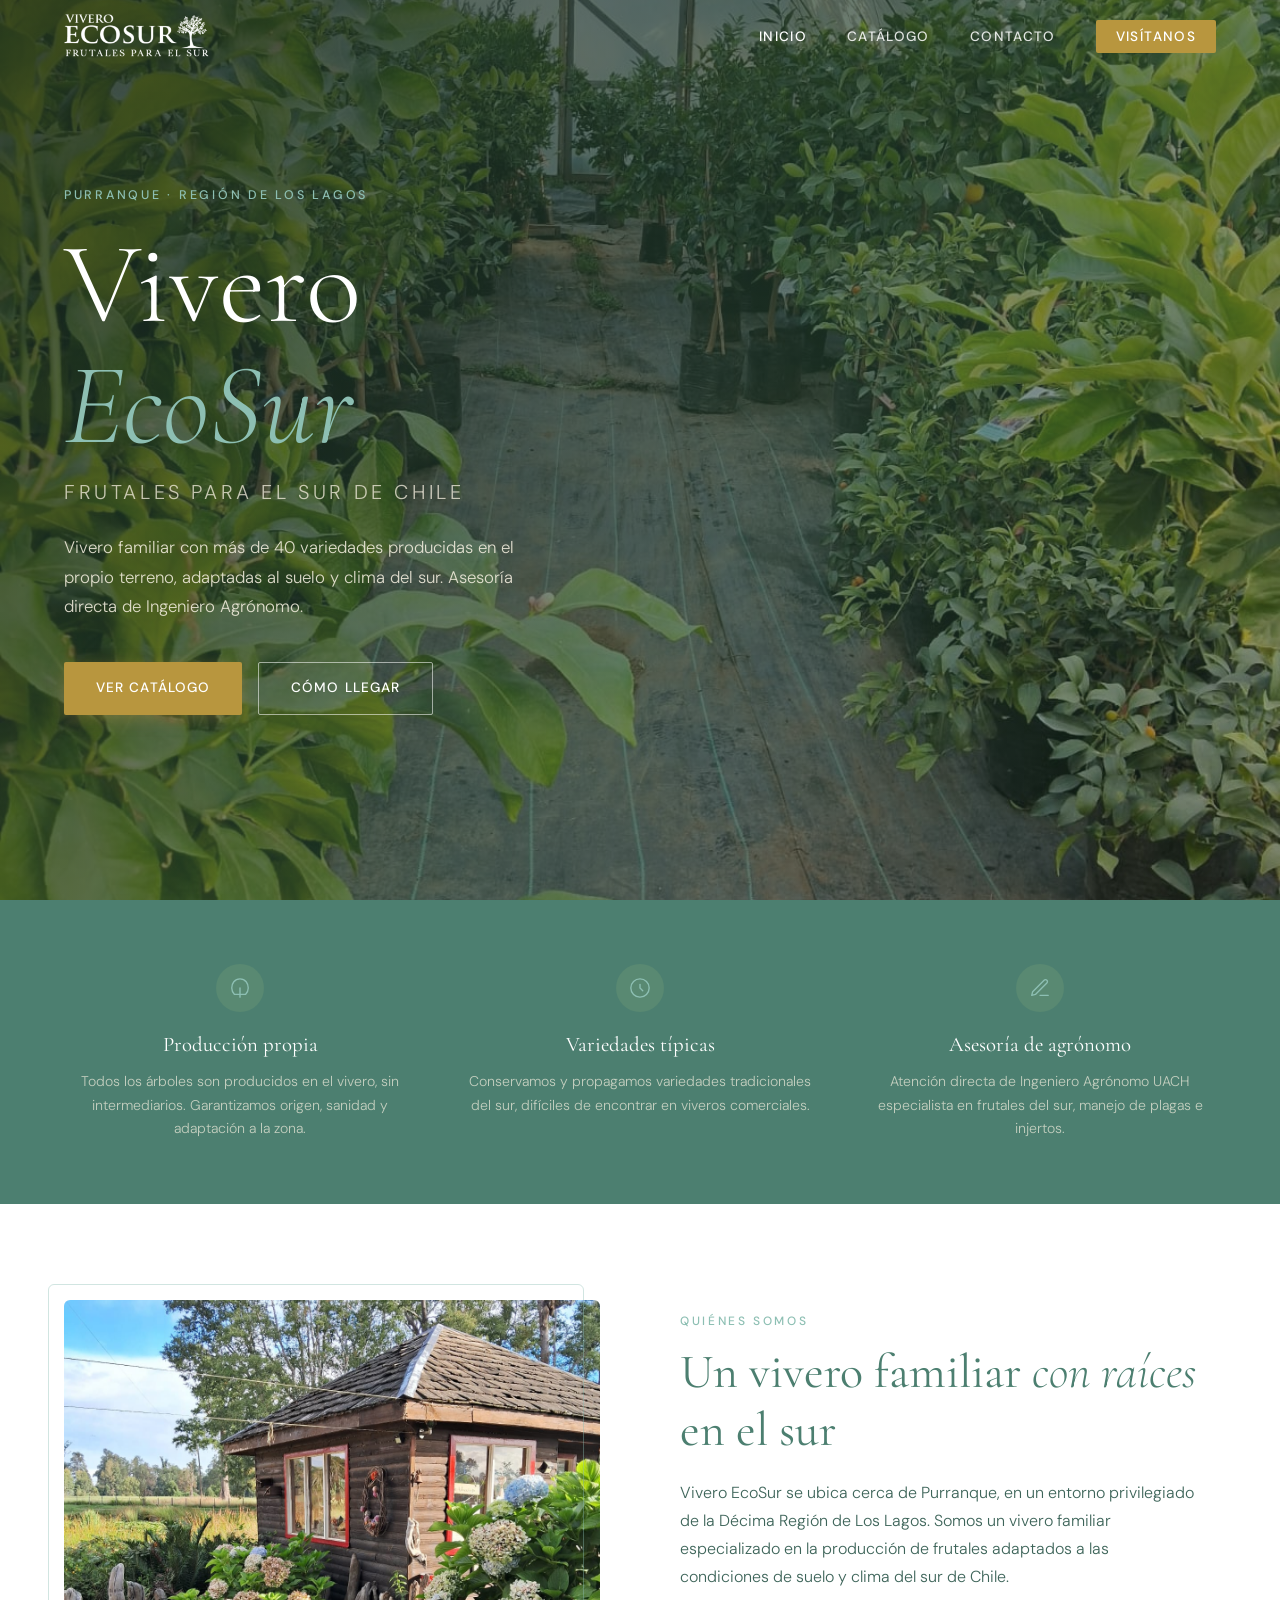
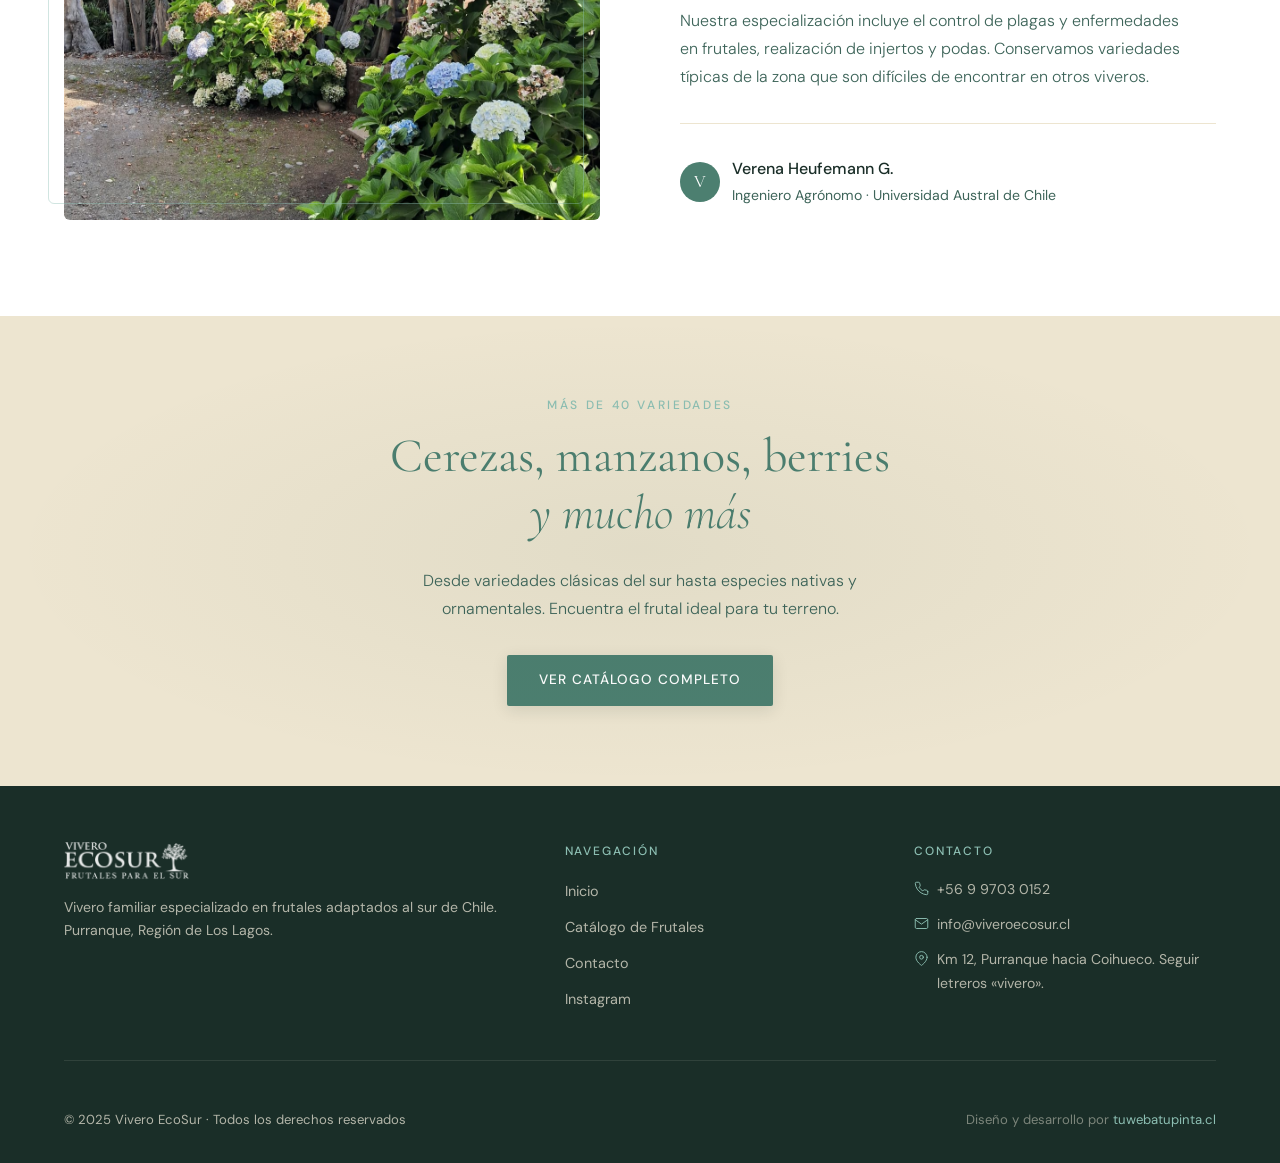
==== index.html @ aca79b3f "Versión Cliente fix 1" ====
<!DOCTYPE html>
<html lang="es">
<head>
  <meta charset="UTF-8">
  <meta name="viewport" content="width=device-width, initial-scale=1.0">
  <title>Vivero EcoSur — Frutales para el Sur de Chile</title>
  <meta name="description" content="Vivero familiar especializado en frutales adaptados al sur de Chile. Ubicado en Purranque, Décima Región. Variedades típicas de la zona con asesoría profesional.">
  <meta name="theme-color" content="#2A4A36">
  <link rel="canonical" href="https://viveroecosur.cl/">
  <!-- Open Graph -->
  <meta property="og:title" content="Vivero EcoSur — Frutales para el Sur">
  <meta property="og:description" content="Vivero familiar con más de 40 variedades de frutales adaptadas al clima del sur de Chile. Purranque, Región de Los Lagos.">
  <meta property="og:image" content="https://viveroecosur.cl/wp-content/uploads/2020/11/banner.jpg">
  <meta property="og:url" content="https://viveroecosur.cl/">
  <meta property="og:type" content="website">
  <link rel="stylesheet" href="assets/css/style.css">
  <link rel="preconnect" href="https://fonts.googleapis.com">
  <link rel="preconnect" href="https://fonts.gstatic.com" crossorigin>
</head>
<body>

<!-- ─── Nav ─────────────────────────────────────────── -->
<nav class="nav" role="navigation" aria-label="Navegación principal">
  <a class="nav-logo" href="index.html" aria-label="Vivero EcoSur — Inicio">
    <img src="assets/img/logo.png" alt="Vivero EcoSur">
  </a>
  <ul class="nav-links" role="list">
    <li><a href="index.html" class="active">Inicio</a></li>
    <li><a href="frutales.html">Catálogo</a></li>
    <li><a href="contacto.html">Contacto</a></li>
    <li><a href="contacto.html" class="cta-nav">Visítanos</a></li>
  </ul>
  <button class="nav-toggle" aria-label="Menú" aria-expanded="false">
    <span></span><span></span><span></span>
  </button>
</nav>

<!-- ─── Hero ─────────────────────────────────────────── -->
<section class="hero" aria-label="Bienvenida">
  <div class="hero-bg"></div>
  <div class="hero-overlay"></div>
  <div class="hero-content">
    <p class="hero-eyebrow">Purranque · Región de Los Lagos</p>
    <h1>Vivero <em>EcoSur</em></h1>
    <p class="hero-tagline">Frutales para el Sur de Chile</p>
    <p class="hero-desc">
      Vivero familiar con más de 40 variedades producidas en el propio terreno, 
      adaptadas al suelo y clima del sur. Asesoría directa de Ingeniero Agrónomo.
    </p>
    <div class="hero-ctas">
      <a href="frutales.html" class="btn btn-primary">Ver catálogo</a>
      <a href="contacto.html" class="btn btn-outline">Cómo llegar</a>
    </div>
  </div>
</section>

<!-- ─── Features ─────────────────────────────────────── -->
<div class="features" role="list" aria-label="Características principales">
  <div class="feature fade-up" role="listitem">
    <div class="feature-icon">
      <svg viewBox="0 0 24 24" stroke-width="1.5" stroke-linecap="round" stroke-linejoin="round">
        <path d="M12 2C6 2 3 7 3 12c0 3 1.5 5.5 3 7h12c1.5-1.5 3-4 3-7 0-5-3-10-9-10z"/>
        <line x1="12" y1="22" x2="12" y2="12"/>
      </svg>
    </div>
    <h3>Producción propia</h3>
    <p>Todos los árboles son producidos en el vivero, sin intermediarios. Garantizamos origen, sanidad y adaptación a la zona.</p>
  </div>
  <div class="feature fade-up" role="listitem" style="transition-delay:0.15s">
    <div class="feature-icon">
      <svg viewBox="0 0 24 24" stroke-width="1.5" stroke-linecap="round" stroke-linejoin="round">
        <circle cx="12" cy="12" r="10"/>
        <path d="M12 8v4l3 3"/>
      </svg>
    </div>
    <h3>Variedades típicas</h3>
    <p>Conservamos y propagamos variedades tradicionales del sur, difíciles de encontrar en viveros comerciales.</p>
  </div>
  <div class="feature fade-up" role="listitem" style="transition-delay:0.3s">
    <div class="feature-icon">
      <svg viewBox="0 0 24 24" stroke-width="1.5" stroke-linecap="round" stroke-linejoin="round">
        <path d="M12 20h9"/>
        <path d="M16.5 3.5a2.121 2.121 0 013 3L7 19l-4 1 1-4L16.5 3.5z"/>
      </svg>
    </div>
    <h3>Asesoría de agrónomo</h3>
    <p>Atención directa de Ingeniero Agrónomo UACH especialista en frutales del sur, manejo de plagas e injertos.</p>
  </div>
</div>

<!-- ─── About ─────────────────────────────────────────── -->
<section class="section about" aria-label="Sobre el vivero">
  <div class="about-img fade-up">
    <img
      src="assets/img/about-casita.jpg"
      alt="Entrada del Vivero EcoSur, Purranque"
      loading="lazy"
    >
  </div>
  <div class="about-text">
    <p class="section-label fade-up">Quiénes somos</p>
    <h2 class="section-title fade-up">Un vivero familiar <em>con raíces</em> en el sur</h2>
    <p class="section-desc fade-up">
      Vivero EcoSur se ubica cerca de Purranque, en un entorno privilegiado de la Décima Región de Los Lagos. 
      Somos un vivero familiar especializado en la producción de frutales adaptados a las condiciones 
      de suelo y clima del sur de Chile.
    </p>
    <p class="section-desc fade-up" style="margin-top:1rem; transition-delay: 0.1s">
      Nuestra especialización incluye el control de plagas y enfermedades en frutales, 
      realización de injertos y podas. Conservamos variedades típicas de la zona que son 
      difíciles de encontrar en otros viveros.
    </p>
    <div class="about-verena fade-up" style="transition-delay: 0.2s">
      <div class="about-verena-dot">V</div>
      <div>
        <strong>Verena Heufemann G.</strong>
        <p>Ingeniero Agrónomo · Universidad Austral de Chile</p>
      </div>
    </div>
  </div>
</section>

<!-- ─── CTA ───────────────────────────────────────────── -->
<section class="cta-banner" aria-label="Ver catálogo de productos">
  <p class="section-label fade-up">Más de 40 variedades</p>
  <h2 class="section-title fade-up">Cerezas, manzanos, berries<br><em>y mucho más</em></h2>
  <p class="section-desc fade-up">
    Desde variedades clásicas del sur hasta especies nativas y ornamentales. 
    Encuentra el frutal ideal para tu terreno.
  </p>
  <div class="fade-up" style="transition-delay:0.15s">
    <a href="frutales.html" class="btn btn-verde">Ver catálogo completo</a>
  </div>
</section>

<!-- ─── Footer ────────────────────────────────────────── -->
<footer role="contentinfo">
  <div class="footer-grid">
    <div>
      <div class="footer-logo">
        <img src="assets/img/logo.png" alt="Vivero EcoSur">
      </div>
      <p class="footer-tagline">
        Vivero familiar especializado en frutales adaptados al sur de Chile.<br>
        Purranque, Región de Los Lagos.
      </p>
    </div>
    <div class="footer-col">
      <h4>Navegación</h4>
      <ul>
        <li><a href="index.html">Inicio</a></li>
        <li><a href="frutales.html">Catálogo de Frutales</a></li>
        <li><a href="contacto.html">Contacto</a></li>
        <li><a href="https://www.instagram.com/viveroecosur/" target="_blank" rel="noopener">Instagram</a></li>
      </ul>
    </div>
    <div class="footer-col">
      <h4>Contacto</h4>
      <div class="footer-contact-item">
        <svg viewBox="0 0 24 24" stroke-width="1.5" stroke-linecap="round" stroke-linejoin="round"><path d="M22 16.92v3a2 2 0 01-2.18 2 19.79 19.79 0 01-8.63-3.07 19.5 19.5 0 01-6-6A19.79 19.79 0 012.12 4.18 2 2 0 014.11 2h3a2 2 0 012 1.72c.127.96.361 1.903.7 2.81a2 2 0 01-.45 2.11L8.09 9.91a16 16 0 006 6l1.27-1.27a2 2 0 012.11-.45c.907.339 1.85.573 2.81.7A2 2 0 0122 16.92z"/></svg>
        <a href="tel:+56999703 0152">+56 9 9703 0152</a>
      </div>
      <div class="footer-contact-item">
        <svg viewBox="0 0 24 24" stroke-width="1.5" stroke-linecap="round" stroke-linejoin="round"><path d="M4 4h16c1.1 0 2 .9 2 2v12c0 1.1-.9 2-2 2H4c-1.1 0-2-.9-2-2V6c0-1.1.9-2 2-2z"/><polyline points="22,6 12,13 2,6"/></svg>
        <a href="mailto:info@viveroecosur.cl">info@viveroecosur.cl</a>
      </div>
      <div class="footer-contact-item">
        <svg viewBox="0 0 24 24" stroke-width="1.5" stroke-linecap="round" stroke-linejoin="round"><path d="M21 10c0 7-9 13-9 13s-9-6-9-13a9 9 0 0118 0z"/><circle cx="12" cy="10" r="3"/></svg>
        <span>Km 12, Purranque hacia Coihueco. Seguir letreros «vivero».</span>
      </div>
    </div>
  </div>
  <div class="footer-bottom">
    <span>© 2025 Vivero EcoSur · Todos los derechos reservados</span>
    <span class="footer-brand">Diseño y desarrollo por <a href="https://tuwebatupinta.cl" target="_blank" rel="noopener">tuwebatupinta.cl</a></span>
  </div>
</footer>

<script src="assets/js/main.js"></script>
</body>
</html>
---- assets/css/style.css ----
@import url('https://fonts.googleapis.com/css2?family=Cormorant+Garamond:ital,wght@0,300;0,400;0,500;0,600;1,300;1,400&family=DM+Sans:wght@300;400;500&display=swap');

/* ─── Variables ─────────────────────────────────────── */
:root {
  --verde:        #4C7F70;
  --verde-medio:  #5D9485;
  --verde-claro:  #8DBFB3;
  --crema:        #F5EFE0;
  --crema-oscura: #EDE5D0;
  --dorado:       #B8963E;
  --texto:        #1A2E28;
  --texto-suave:  #3D6459;
  --blanco:       #FFFFFF;
  --sombra:       rgba(26, 43, 34, 0.12);

  --f-display: 'Cormorant Garamond', Georgia, serif;
  --f-body:    'DM Sans', sans-serif;

  --r: 6px;
  --transition: 0.3s ease;
}

/* ─── Reset & Base ───────────────────────────────────── */
*, *::before, *::after { box-sizing: border-box; margin: 0; padding: 0; }

html { scroll-behavior: smooth; font-size: 16px; }

body {
  font-family: var(--f-body);
  background: var(--crema);
  color: var(--texto);
  line-height: 1.65;
  overflow-x: hidden;
}

img { max-width: 100%; height: auto; display: block; }
a   { color: inherit; text-decoration: none; }
ul  { list-style: none; }

/* ─── Nav ────────────────────────────────────────────── */
.nav {
  position: fixed;
  top: 0; left: 0; right: 0;
  z-index: 100;
  display: flex;
  align-items: center;
  justify-content: space-between;
  padding: 0 5%;
  height: 72px;
  transition: background var(--transition), box-shadow var(--transition);
}

.nav.scrolled {
  background: var(--verde);
  box-shadow: 0 2px 20px var(--sombra);
}

.nav-logo img {
  height: 44px;
  width: auto;
  filter: brightness(0) invert(1);
}

.nav-links {
  display: flex;
  gap: 2.5rem;
  align-items: center;
}

.nav-links a {
  font-family: var(--f-body);
  font-size: 0.85rem;
  font-weight: 500;
  letter-spacing: 0.1em;
  text-transform: uppercase;
  color: var(--blanco);
  opacity: 0.85;
  transition: opacity var(--transition);
}

.nav-links a:hover,
.nav-links a.active { opacity: 1; }

.nav-links a.cta-nav {
  background: var(--dorado);
  color: var(--blanco);
  padding: 0.5rem 1.25rem;
  border-radius: 2px;
  opacity: 1;
  transition: background var(--transition);
}
.nav-links a.cta-nav:hover { background: #c9a84c; }

/* hamburger */
.nav-toggle {
  display: none;
  flex-direction: column;
  gap: 5px;
  cursor: pointer;
  padding: 4px;
}
.nav-toggle span {
  display: block;
  width: 24px; height: 2px;
  background: var(--blanco);
  border-radius: 2px;
  transition: var(--transition);
}

/* ─── Hero ───────────────────────────────────────────── */
.hero {
  position: relative;
  height: 100svh;
  min-height: 600px;
  display: flex;
  align-items: center;
  overflow: hidden;
}

.hero-bg {
  position: absolute;
  inset: 0;
  background-image: url('../img/hero-invernadero.jpg');
  background-size: cover;
  background-position: center;
  transform: scale(1.05);
  transition: transform 8s ease;
}
.hero.loaded .hero-bg { transform: scale(1); }

.hero-overlay {
  position: absolute;
  inset: 0;
  background: linear-gradient(
    135deg,
    rgba(26, 43, 34, 0.82) 0%,
    rgba(42, 74, 54, 0.60) 60%,
    rgba(26, 43, 34, 0.40) 100%
  );
}

.hero-content {
  position: relative;
  z-index: 2;
  max-width: 720px;
  padding: 0 5%;
  opacity: 0;
  transform: translateY(28px);
  transition: opacity 0.9s ease 0.3s, transform 0.9s ease 0.3s;
}
.hero.loaded .hero-content { opacity: 1; transform: none; }

.hero-eyebrow {
  font-family: var(--f-body);
  font-size: 0.78rem;
  font-weight: 500;
  letter-spacing: 0.22em;
  text-transform: uppercase;
  color: var(--verde-claro);
  margin-bottom: 1.2rem;
}

.hero h1 {
  font-family: var(--f-display);
  font-size: clamp(4rem, 9vw, 7.5rem);
  font-weight: 300;
  line-height: 1.05;
  color: var(--blanco);
  margin-bottom: 0.6rem;
}
.hero h1 em {
  font-style: italic;
  font-weight: 300;
  color: var(--verde-claro);
}

.hero-tagline {
  font-family: var(--f-body);
  font-size: clamp(0.95rem, 2vw, 1.25rem);
  font-weight: 300;
  letter-spacing: 0.18em;
  text-transform: uppercase;
  color: rgba(245, 239, 224, 0.75);
  margin-bottom: 1.5rem;
}

.hero-desc {
  font-size: 1.05rem;
  font-weight: 300;
  color: rgba(245, 239, 224, 0.88);
  max-width: 480px;
  margin-bottom: 2.5rem;
  line-height: 1.75;
}

.hero-ctas { display: flex; gap: 1rem; flex-wrap: wrap; }

/* ─── Buttons ─────────────────────────────────────────── */
.btn {
  display: inline-flex;
  align-items: center;
  gap: 0.5rem;
  padding: 0.9rem 2rem;
  border-radius: 2px;
  font-family: var(--f-body);
  font-size: 0.85rem;
  font-weight: 500;
  letter-spacing: 0.08em;
  text-transform: uppercase;
  cursor: pointer;
  border: none;
  transition: background var(--transition), color var(--transition), transform var(--transition), box-shadow var(--transition);
}
.btn:hover { transform: translateY(-2px); }

.btn-primary {
  background: var(--dorado);
  color: var(--blanco);
  box-shadow: 0 4px 16px rgba(184,150,62,0.35);
}
.btn-primary:hover {
  background: #c9a84c;
  box-shadow: 0 6px 24px rgba(184,150,62,0.45);
}

.btn-outline {
  background: transparent;
  color: var(--blanco);
  border: 1.5px solid rgba(255,255,255,0.55);
}
.btn-outline:hover {
  background: rgba(255,255,255,0.1);
  border-color: var(--blanco);
}

.btn-verde {
  background: var(--verde);
  color: var(--blanco);
  box-shadow: 0 4px 16px var(--sombra);
}
.btn-verde:hover {
  background: var(--verde-medio);
  box-shadow: 0 6px 24px var(--sombra);
}

/* ─── Sections ────────────────────────────────────────── */
.section { padding: 6rem 5%; }
.section-sm { padding: 4rem 5%; }

.section-label {
  font-family: var(--f-body);
  font-size: 0.75rem;
  font-weight: 500;
  letter-spacing: 0.22em;
  text-transform: uppercase;
  color: var(--verde-claro);
  margin-bottom: 0.75rem;
}

.section-title {
  font-family: var(--f-display);
  font-size: clamp(2rem, 4vw, 3rem);
  font-weight: 400;
  line-height: 1.2;
  color: var(--verde);
  margin-bottom: 1.25rem;
}
.section-title em {
  font-style: italic;
  font-weight: 300;
}

.section-desc {
  font-size: 1rem;
  font-weight: 300;
  color: var(--texto-suave);
  max-width: 520px;
  line-height: 1.75;
}

/* ─── About (index) ───────────────────────────────────── */
.about {
  background: var(--blanco);
  display: grid;
  grid-template-columns: 1fr 1fr;
  gap: 5rem;
  align-items: center;
}

.about-img {
  position: relative;
}
.about-img img {
  width: 100%;
  height: 520px;
  object-fit: cover;
  border-radius: var(--r);
}
.about-img::before {
  content: '';
  position: absolute;
  top: -16px; left: -16px;
  right: 16px; bottom: 16px;
  border: 1.5px solid var(--verde-claro);
  border-radius: var(--r);
  opacity: 0.4;
}

.about-verena {
  display: flex;
  align-items: center;
  gap: 0.75rem;
  margin-top: 2rem;
  padding-top: 2rem;
  border-top: 1px solid var(--crema-oscura);
}
.about-verena-dot {
  width: 40px; height: 40px;
  background: var(--verde);
  border-radius: 50%;
  flex-shrink: 0;
  display: flex;
  align-items: center;
  justify-content: center;
  color: var(--blanco);
  font-family: var(--f-display);
  font-size: 1.1rem;
}
.about-verena p { font-size: 0.88rem; color: var(--texto-suave); }
.about-verena strong { display: block; color: var(--texto); font-weight: 500; margin-bottom: 0.1rem; }

/* ─── Features strip ──────────────────────────────────── */
.features {
  background: var(--verde);
  padding: 4rem 5%;
  display: grid;
  grid-template-columns: repeat(3, 1fr);
  gap: 3rem;
}
.feature { text-align: center; }
.feature-icon {
  width: 48px; height: 48px;
  margin: 0 auto 1rem;
  background: rgba(139,175,120,0.2);
  border-radius: 50%;
  display: flex;
  align-items: center;
  justify-content: center;
}
.feature-icon svg { width: 22px; height: 22px; stroke: var(--verde-claro); fill: none; }
.feature h3 {
  font-family: var(--f-display);
  font-size: 1.3rem;
  font-weight: 400;
  color: var(--blanco);
  margin-bottom: 0.5rem;
}
.feature p { font-size: 0.88rem; font-weight: 300; color: rgba(245,239,224,0.7); line-height: 1.65; }

/* ─── CTA Banner ──────────────────────────────────────── */
.cta-banner {
  background: var(--crema-oscura);
  text-align: center;
  padding: 5rem 5%;
  position: relative;
  overflow: hidden;
}
.cta-banner::before {
  content: '';
  position: absolute;
  inset: 0;
  background: radial-gradient(ellipse at center, rgba(42,74,54,0.06) 0%, transparent 70%);
}
.cta-banner .section-title { max-width: 540px; margin: 0.75rem auto 1.5rem; }
.cta-banner .section-desc  { margin: 0 auto 2rem; }

/* ─── Footer ──────────────────────────────────────────── */
footer {
  background: var(--texto);
  color: rgba(245,239,224,0.7);
  padding: 3.5rem 5% 2rem;
}
.footer-grid {
  display: grid;
  grid-template-columns: 1.5fr 1fr 1fr;
  gap: 3rem;
  margin-bottom: 3rem;
  padding-bottom: 3rem;
  border-bottom: 1px solid rgba(245,239,224,0.1);
}
.footer-logo img {
  height: 38px;
  filter: brightness(0) invert(1);
  opacity: 0.9;
  margin-bottom: 1rem;
}
.footer-tagline { font-size: 0.88rem; line-height: 1.65; }
.footer-col h4 {
  font-family: var(--f-body);
  font-size: 0.75rem;
  font-weight: 500;
  letter-spacing: 0.15em;
  text-transform: uppercase;
  color: var(--verde-claro);
  margin-bottom: 1rem;
}
.footer-col ul { display: flex; flex-direction: column; gap: 0.6rem; }
.footer-col ul a { font-size: 0.9rem; transition: color var(--transition); }
.footer-col ul a:hover { color: var(--blanco); }
.footer-contact-item { display: flex; align-items: flex-start; gap: 0.5rem; font-size: 0.88rem; margin-bottom: 0.75rem; }
.footer-contact-item svg { width: 15px; height: 15px; stroke: var(--verde-claro); flex-shrink: 0; margin-top: 3px; fill: none; }
.footer-bottom {
  display: flex;
  justify-content: space-between;
  align-items: center;
  flex-wrap: wrap;
  gap: 1rem;
  font-size: 0.82rem;
}
.footer-brand { color: rgba(245,239,224,0.45); }
.footer-brand a { color: var(--verde-claro); }

/* ─── Page Header ─────────────────────────────────────── */
.page-header {
  background: var(--verde);
  padding: 9rem 5% 4rem;
  position: relative;
  overflow: hidden;
}
.page-header::after {
  content: '';
  position: absolute;
  right: -5%;
  bottom: -50%;
  width: 500px; height: 500px;
  border-radius: 50%;
  background: rgba(139,175,120,0.07);
}
.page-header .section-label { color: var(--verde-claro); }
.page-header .section-title { color: var(--blanco); margin-bottom: 0; }
.page-header .section-desc  { color: rgba(245,239,224,0.75); }

/* ─── Productos ───────────────────────────────────────── */
.productos-section { background: var(--crema); }

.category-tabs {
  display: flex;
  flex-wrap: wrap;
  gap: 0.5rem;
  margin-bottom: 3rem;
  padding-bottom: 1.5rem;
  border-bottom: 1px solid var(--crema-oscura);
}

.tab-btn {
  background: none;
  border: 1.5px solid var(--crema-oscura);
  border-radius: 2px;
  padding: 0.5rem 1.1rem;
  font-family: var(--f-body);
  font-size: 0.8rem;
  font-weight: 500;
  letter-spacing: 0.08em;
  text-transform: uppercase;
  color: var(--texto-suave);
  cursor: pointer;
  transition: all var(--transition);
}
.tab-btn:hover {
  border-color: var(--verde);
  color: var(--verde);
}
.tab-btn.active {
  background: var(--verde);
  border-color: var(--verde);
  color: var(--blanco);
}

.search-bar {
  position: relative;
  max-width: 380px;
  margin-bottom: 2.5rem;
}
.search-bar input {
  width: 100%;
  padding: 0.75rem 1rem 0.75rem 2.8rem;
  background: var(--blanco);
  border: 1.5px solid var(--crema-oscura);
  border-radius: 2px;
  font-family: var(--f-body);
  font-size: 0.9rem;
  color: var(--texto);
  outline: none;
  transition: border-color var(--transition);
}
.search-bar input:focus { border-color: var(--verde); }
.search-bar input::placeholder { color: var(--texto-suave); opacity: 0.6; }
.search-bar svg {
  position: absolute;
  left: 0.9rem;
  top: 50%;
  transform: translateY(-50%);
  width: 16px; height: 16px;
  stroke: var(--texto-suave);
  fill: none;
  pointer-events: none;
}

.products-grid {
  display: grid;
  grid-template-columns: repeat(auto-fill, minmax(240px, 1fr));
  gap: 1.5rem;
}

.product-card {
  background: var(--blanco);
  border-radius: var(--r);
  overflow: hidden;
  box-shadow: 0 2px 12px var(--sombra);
  transition: transform var(--transition), box-shadow var(--transition);
  cursor: default;
}
.product-card:hover {
  transform: translateY(-4px);
  box-shadow: 0 8px 28px rgba(26,43,34,0.16);
}

.product-card-img {
  position: relative;
  height: 200px;
  overflow: hidden;
  background: var(--crema-oscura);
}
.product-card-img img {
  width: 100%; height: 100%;
  object-fit: cover;
  transition: transform 0.5s ease;
}
.product-card:hover .product-card-img img { transform: scale(1.06); }

.product-card-cat {
  position: absolute;
  top: 10px; left: 10px;
  background: var(--verde);
  color: var(--blanco);
  font-size: 0.68rem;
  font-weight: 500;
  letter-spacing: 0.1em;
  text-transform: uppercase;
  padding: 3px 8px;
  border-radius: 2px;
}

.product-card-body {
  padding: 1.1rem 1.2rem 1.4rem;
}
.product-card-body h3 {
  font-family: var(--f-display);
  font-size: 1.2rem;
  font-weight: 500;
  color: var(--verde);
  margin-bottom: 0.5rem;
  line-height: 1.25;
  text-transform: capitalize;
}
.product-card-body p {
  font-size: 0.84rem;
  font-weight: 300;
  color: var(--texto-suave);
  line-height: 1.6;
}

.no-results {
  grid-column: 1 / -1;
  text-align: center;
  padding: 4rem 0;
  color: var(--texto-suave);
}
.no-results p { font-size: 1rem; }

/* ─── Contacto ────────────────────────────────────────── */
.contacto-grid {
  display: grid;
  grid-template-columns: 1fr 1.2fr;
  gap: 5rem;
  align-items: start;
}

.contacto-info .section-desc { margin-bottom: 2.5rem; }

.info-item {
  display: flex;
  gap: 1rem;
  margin-bottom: 1.5rem;
  align-items: flex-start;
}
.info-icon {
  width: 40px; height: 40px;
  background: var(--verde);
  border-radius: 50%;
  display: flex;
  align-items: center;
  justify-content: center;
  flex-shrink: 0;
}
.info-icon svg { width: 18px; height: 18px; stroke: var(--blanco); fill: none; }
.info-item h4 {
  font-family: var(--f-body);
  font-size: 0.75rem;
  font-weight: 500;
  letter-spacing: 0.12em;
  text-transform: uppercase;
  color: var(--texto-suave);
  margin-bottom: 0.2rem;
}
.info-item p, .info-item a {
  font-size: 0.95rem;
  color: var(--texto);
  line-height: 1.5;
}
.info-item a:hover { color: var(--verde); }

.whatsapp-btn {
  display: inline-flex;
  align-items: center;
  gap: 0.6rem;
  background: #25D366;
  color: var(--blanco);
  padding: 0.85rem 1.75rem;
  border-radius: 2px;
  font-size: 0.85rem;
  font-weight: 500;
  letter-spacing: 0.06em;
  text-transform: uppercase;
  margin-top: 1.5rem;
  transition: background var(--transition), transform var(--transition);
}
.whatsapp-btn:hover { background: #1ebe5b; transform: translateY(-2px); }
.whatsapp-btn svg { width: 18px; height: 18px; fill: var(--blanco); }

.contacto-horario {
  margin-top: 2.5rem;
  padding: 1.5rem;
  background: var(--crema-oscura);
  border-radius: var(--r);
  border-left: 3px solid var(--verde-claro);
}
.contacto-horario h4 {
  font-family: var(--f-display);
  font-size: 1.1rem;
  font-weight: 500;
  color: var(--verde);
  margin-bottom: 0.4rem;
}
.contacto-horario p { font-size: 0.88rem; color: var(--texto-suave); line-height: 1.65; }

/* Form */
.form-card {
  background: var(--blanco);
  border-radius: var(--r);
  padding: 2.5rem;
  box-shadow: 0 4px 24px var(--sombra);
}
.form-card h3 {
  font-family: var(--f-display);
  font-size: 1.6rem;
  font-weight: 400;
  color: var(--verde);
  margin-bottom: 0.5rem;
}
.form-card > p {
  font-size: 0.88rem;
  color: var(--texto-suave);
  margin-bottom: 1.75rem;
}

.form-group { margin-bottom: 1.25rem; }
.form-group label {
  display: block;
  font-size: 0.78rem;
  font-weight: 500;
  letter-spacing: 0.1em;
  text-transform: uppercase;
  color: var(--texto-suave);
  margin-bottom: 0.4rem;
}
.form-group input,
.form-group textarea,
.form-group select {
  width: 100%;
  padding: 0.75rem 1rem;
  background: var(--crema);
  border: 1.5px solid var(--crema-oscura);
  border-radius: var(--r);
  font-family: var(--f-body);
  font-size: 0.92rem;
  color: var(--texto);
  outline: none;
  transition: border-color var(--transition), background var(--transition);
  appearance: none;
}
.form-group input:focus,
.form-group textarea:focus,
.form-group select:focus {
  border-color: var(--verde);
  background: var(--blanco);
}
.form-group textarea { resize: vertical; min-height: 120px; }

.form-row { display: grid; grid-template-columns: 1fr 1fr; gap: 1rem; }

.form-success {
  display: none;
  text-align: center;
  padding: 2rem;
}
.form-success svg { width: 48px; height: 48px; stroke: var(--verde); fill: none; margin: 0 auto 1rem; }
.form-success h4 { font-family: var(--f-display); font-size: 1.4rem; color: var(--verde); margin-bottom: 0.5rem; }
.form-success p { font-size: 0.9rem; color: var(--texto-suave); }

/* ─── Mapa ────────────────────────────────────────────── */
.mapa-section {
  padding: 0;
  line-height: 0;
}
.mapa-section iframe {
  width: 100%;
  height: 380px;
  border: none;
  filter: saturate(0.7) contrast(1.05);
}

/* ─── Responsive ──────────────────────────────────────── */
@media (max-width: 1024px) {
  .about { grid-template-columns: 1fr; gap: 3rem; }
  .about-img { display: none; }
  .footer-grid { grid-template-columns: 1fr 1fr; }
  .contacto-grid { grid-template-columns: 1fr; gap: 3rem; }
}

@media (max-width: 768px) {
  .nav-links { display: none; }
  .nav-links.open {
    display: flex;
    flex-direction: column;
    position: fixed;
    top: 72px; left: 0; right: 0;
    background: var(--verde);
    padding: 2rem 5%;
    gap: 1.5rem;
    align-items: flex-start;
  }
  .nav-links a.cta-nav { margin-top: 0.5rem; }
  .nav-toggle { display: flex; }

  .features { grid-template-columns: 1fr; gap: 2rem; }
  .footer-grid { grid-template-columns: 1fr; }
  .form-row { grid-template-columns: 1fr; }

  .products-grid { grid-template-columns: repeat(auto-fill, minmax(180px, 1fr)); }
  .product-card-img { height: 160px; }
}

@media (max-width: 480px) {
  .hero h1 { font-size: 2.6rem; }
  .section { padding: 4rem 5%; }
  .page-header { padding: 8rem 5% 3rem; }
  .form-card { padding: 1.75rem; }
}

/* ─── Animations ──────────────────────────────────────── */
.fade-up {
  opacity: 0;
  transform: translateY(24px);
  transition: opacity 0.7s ease, transform 0.7s ease;
}
.fade-up.visible { opacity: 1; transform: none; }

.product-card {
  opacity: 0;
  transform: translateY(16px);
  transition: opacity 0.4s ease, transform 0.4s ease, box-shadow 0.3s ease;
}
.product-card.visible {
  opacity: 1;
  transform: none;
}
.product-card.hidden {
  display: none;
}
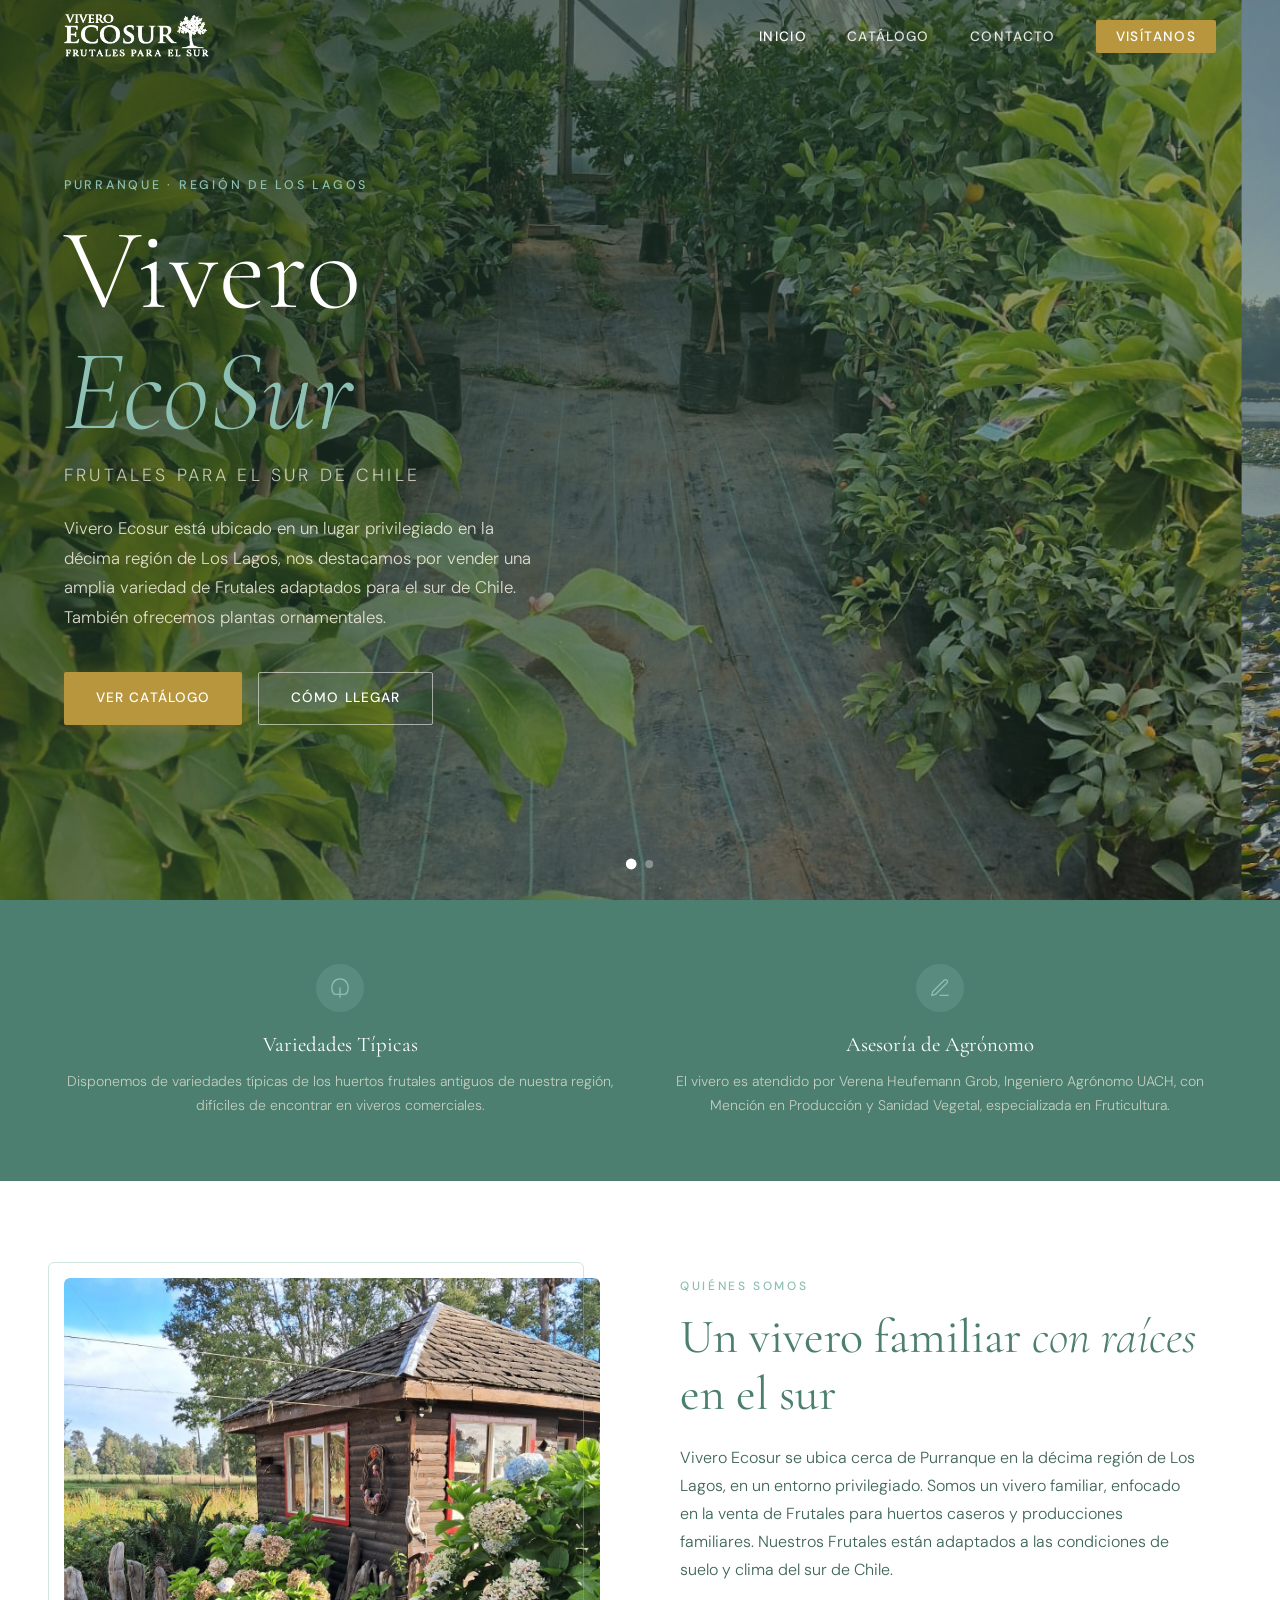
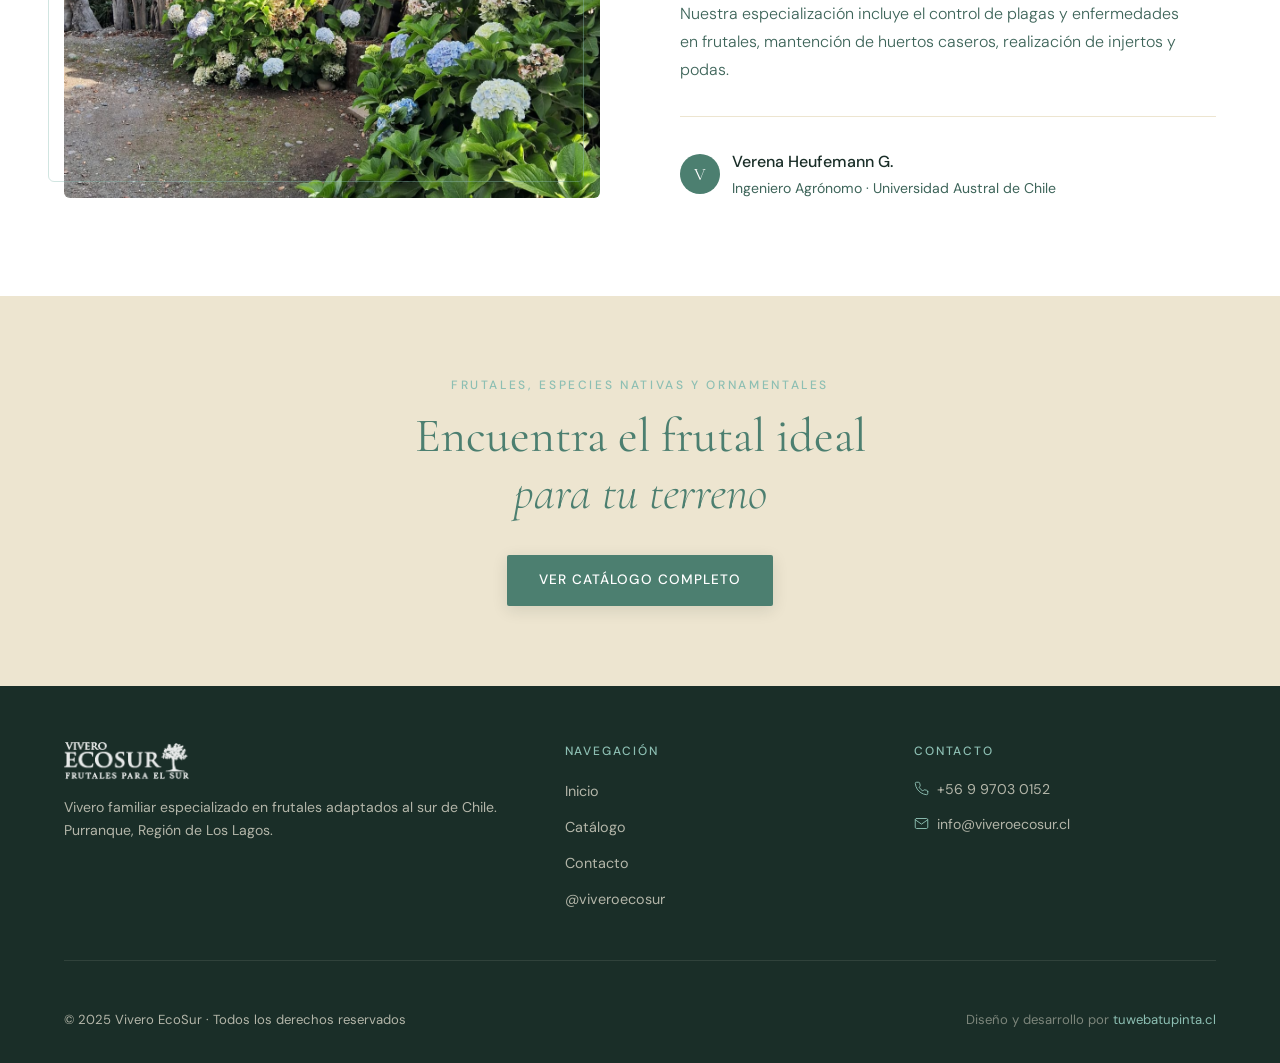
==== commit acf668c3: "Mejora 01" ====
--- a/index.html
+++ b/index.html
@@ -4,113 +4,81 @@
   <meta charset="UTF-8">
   <meta name="viewport" content="width=device-width, initial-scale=1.0">
   <title>Vivero EcoSur — Frutales para el Sur de Chile</title>
-  <meta name="description" content="Vivero familiar especializado en frutales adaptados al sur de Chile. Ubicado en Purranque, Décima Región. Variedades típicas de la zona con asesoría profesional.">
-  <meta name="theme-color" content="#2A4A36">
+  <meta name="description" content="Vivero familiar especializado en frutales adaptados al sur de Chile. Purranque, Décima Región de Los Lagos.">
+  <meta name="theme-color" content="#4C7F70">
   <link rel="canonical" href="https://viveroecosur.cl/">
-  <!-- Open Graph -->
-  <meta property="og:title" content="Vivero EcoSur — Frutales para el Sur">
-  <meta property="og:description" content="Vivero familiar con más de 40 variedades de frutales adaptadas al clima del sur de Chile. Purranque, Región de Los Lagos.">
-  <meta property="og:image" content="https://viveroecosur.cl/wp-content/uploads/2020/11/banner.jpg">
-  <meta property="og:url" content="https://viveroecosur.cl/">
-  <meta property="og:type" content="website">
   <link rel="stylesheet" href="assets/css/style.css">
   <link rel="preconnect" href="https://fonts.googleapis.com">
   <link rel="preconnect" href="https://fonts.gstatic.com" crossorigin>
 </head>
 <body>
 
-<!-- ─── Nav ─────────────────────────────────────────── -->
-<nav class="nav" role="navigation" aria-label="Navegación principal">
-  <a class="nav-logo" href="index.html" aria-label="Vivero EcoSur — Inicio">
-    <img src="assets/img/logo.png" alt="Vivero EcoSur">
-  </a>
-  <ul class="nav-links" role="list">
+<nav class="nav">
+  <a class="nav-logo" href="index.html"><img src="assets/img/logo.png" alt="Vivero EcoSur"></a>
+  <ul class="nav-links">
     <li><a href="index.html" class="active">Inicio</a></li>
     <li><a href="frutales.html">Catálogo</a></li>
     <li><a href="contacto.html">Contacto</a></li>
     <li><a href="contacto.html" class="cta-nav">Visítanos</a></li>
   </ul>
-  <button class="nav-toggle" aria-label="Menú" aria-expanded="false">
-    <span></span><span></span><span></span>
-  </button>
+  <button class="nav-toggle" aria-label="Menú"><span></span><span></span><span></span></button>
 </nav>
 
-<!-- ─── Hero ─────────────────────────────────────────── -->
-<section class="hero" aria-label="Bienvenida">
-  <div class="hero-bg"></div>
+<section class="hero">
+  <div class="hero-slider" id="heroSlider">
+    <div class="hero-slide" style="background-image:url('assets/img/hero-invernadero.jpg')"></div>
+    <div class="hero-slide" style="background-image:url('assets/img/hero-lago.jpg')"></div>
+    <div class="hero-slide" style="background-image:url('assets/img/about-lago-nenufares.jpg')"></div>
+  </div>
   <div class="hero-overlay"></div>
   <div class="hero-content">
     <p class="hero-eyebrow">Purranque · Región de Los Lagos</p>
     <h1>Vivero <em>EcoSur</em></h1>
     <p class="hero-tagline">Frutales para el Sur de Chile</p>
-    <p class="hero-desc">
-      Vivero familiar con más de 40 variedades producidas en el propio terreno, 
-      adaptadas al suelo y clima del sur. Asesoría directa de Ingeniero Agrónomo.
-    </p>
+    <p class="hero-desc">Vivero Ecosur está ubicado en un lugar privilegiado en la décima región de Los Lagos, nos destacamos por vender una amplia variedad de Frutales adaptados para el sur de Chile. También ofrecemos plantas ornamentales.</p>
     <div class="hero-ctas">
       <a href="frutales.html" class="btn btn-primary">Ver catálogo</a>
       <a href="contacto.html" class="btn btn-outline">Cómo llegar</a>
     </div>
   </div>
+  <div class="hero-dots" id="heroDots">
+    <button class="hero-dot active" data-index="0"></button>
+    <button class="hero-dot" data-index="1"></button>
+  </div>
 </section>
 
-<!-- ─── Features ─────────────────────────────────────── -->
-<div class="features" role="list" aria-label="Características principales">
-  <div class="feature fade-up" role="listitem">
+<div class="features">
+  <div class="feature fade-up">
     <div class="feature-icon">
       <svg viewBox="0 0 24 24" stroke-width="1.5" stroke-linecap="round" stroke-linejoin="round">
         <path d="M12 2C6 2 3 7 3 12c0 3 1.5 5.5 3 7h12c1.5-1.5 3-4 3-7 0-5-3-10-9-10z"/>
         <line x1="12" y1="22" x2="12" y2="12"/>
       </svg>
     </div>
-    <h3>Producción propia</h3>
-    <p>Todos los árboles son producidos en el vivero, sin intermediarios. Garantizamos origen, sanidad y adaptación a la zona.</p>
+    <h3>Variedades Típicas</h3>
+    <p>Disponemos de variedades típicas de los huertos frutales antiguos de nuestra región, difíciles de encontrar en viveros comerciales.</p>
   </div>
-  <div class="feature fade-up" role="listitem" style="transition-delay:0.15s">
+  <div class="feature fade-up" style="transition-delay:.15s">
     <div class="feature-icon">
       <svg viewBox="0 0 24 24" stroke-width="1.5" stroke-linecap="round" stroke-linejoin="round">
-        <circle cx="12" cy="12" r="10"/>
-        <path d="M12 8v4l3 3"/>
+        <path d="M12 20h9"/><path d="M16.5 3.5a2.121 2.121 0 013 3L7 19l-4 1 1-4L16.5 3.5z"/>
       </svg>
     </div>
-    <h3>Variedades típicas</h3>
-    <p>Conservamos y propagamos variedades tradicionales del sur, difíciles de encontrar en viveros comerciales.</p>
-  </div>
-  <div class="feature fade-up" role="listitem" style="transition-delay:0.3s">
-    <div class="feature-icon">
-      <svg viewBox="0 0 24 24" stroke-width="1.5" stroke-linecap="round" stroke-linejoin="round">
-        <path d="M12 20h9"/>
-        <path d="M16.5 3.5a2.121 2.121 0 013 3L7 19l-4 1 1-4L16.5 3.5z"/>
-      </svg>
-    </div>
-    <h3>Asesoría de agrónomo</h3>
-    <p>Atención directa de Ingeniero Agrónomo UACH especialista en frutales del sur, manejo de plagas e injertos.</p>
+    <h3>Asesoría de Agrónomo</h3>
+    <p>El vivero es atendido por Verena Heufemann Grob, Ingeniero Agrónomo UACH, con Mención en Producción y Sanidad Vegetal, especializada en Fruticultura.</p>
   </div>
 </div>
 
-<!-- ─── About ─────────────────────────────────────────── -->
-<section class="section about" aria-label="Sobre el vivero">
+<section class="section about">
   <div class="about-img fade-up">
-    <img
-      src="assets/img/about-casita.jpg"
-      alt="Entrada del Vivero EcoSur, Purranque"
-      loading="lazy"
-    >
+    <img src="assets/img/about-casita.jpg" alt="Vivero EcoSur, Purranque" loading="lazy">
   </div>
   <div class="about-text">
     <p class="section-label fade-up">Quiénes somos</p>
     <h2 class="section-title fade-up">Un vivero familiar <em>con raíces</em> en el sur</h2>
-    <p class="section-desc fade-up">
-      Vivero EcoSur se ubica cerca de Purranque, en un entorno privilegiado de la Décima Región de Los Lagos. 
-      Somos un vivero familiar especializado en la producción de frutales adaptados a las condiciones 
-      de suelo y clima del sur de Chile.
-    </p>
-    <p class="section-desc fade-up" style="margin-top:1rem; transition-delay: 0.1s">
-      Nuestra especialización incluye el control de plagas y enfermedades en frutales, 
-      realización de injertos y podas. Conservamos variedades típicas de la zona que son 
-      difíciles de encontrar en otros viveros.
-    </p>
-    <div class="about-verena fade-up" style="transition-delay: 0.2s">
+    <p class="section-desc fade-up">Vivero Ecosur se ubica cerca de Purranque en la décima región de Los Lagos, en un entorno privilegiado. Somos un vivero familiar, enfocado en la venta de Frutales para huertos caseros y producciones familiares. Nuestros Frutales están adaptados a las condiciones de suelo y clima del sur de Chile.</p>
+    <p class="section-desc fade-up" style="margin-top:1rem;transition-delay:.1s">Nuestra especialización incluye el control de plagas y enfermedades en frutales, mantención de huertos caseros, realización de injertos y podas.</p>
+    <div class="about-verena fade-up" style="transition-delay:.2s">
       <div class="about-verena-dot">V</div>
       <div>
         <strong>Verena Heufemann G.</strong>
@@ -120,53 +88,38 @@
   </div>
 </section>
 
-<!-- ─── CTA ───────────────────────────────────────────── -->
-<section class="cta-banner" aria-label="Ver catálogo de productos">
-  <p class="section-label fade-up">Más de 40 variedades</p>
-  <h2 class="section-title fade-up">Cerezas, manzanos, berries<br><em>y mucho más</em></h2>
-  <p class="section-desc fade-up">
-    Desde variedades clásicas del sur hasta especies nativas y ornamentales. 
-    Encuentra el frutal ideal para tu terreno.
-  </p>
-  <div class="fade-up" style="transition-delay:0.15s">
+<section class="cta-banner">
+  <p class="section-label fade-up">Frutales, especies nativas y ornamentales</p>
+  <h2 class="section-title fade-up">Encuentra el frutal ideal<br><em>para tu terreno</em></h2>
+  <div class="fade-up" style="transition-delay:.15s">
     <a href="frutales.html" class="btn btn-verde">Ver catálogo completo</a>
   </div>
 </section>
 
-<!-- ─── Footer ────────────────────────────────────────── -->
-<footer role="contentinfo">
+<footer>
   <div class="footer-grid">
     <div>
-      <div class="footer-logo">
-        <img src="assets/img/logo.png" alt="Vivero EcoSur">
-      </div>
-      <p class="footer-tagline">
-        Vivero familiar especializado en frutales adaptados al sur de Chile.<br>
-        Purranque, Región de Los Lagos.
-      </p>
+      <div class="footer-logo"><img src="assets/img/logo.png" alt="Vivero EcoSur"></div>
+      <p class="footer-tagline">Vivero familiar especializado en frutales adaptados al sur de Chile. Purranque, Región de Los Lagos.</p>
     </div>
     <div class="footer-col">
       <h4>Navegación</h4>
       <ul>
         <li><a href="index.html">Inicio</a></li>
-        <li><a href="frutales.html">Catálogo de Frutales</a></li>
+        <li><a href="frutales.html">Catálogo</a></li>
         <li><a href="contacto.html">Contacto</a></li>
-        <li><a href="https://www.instagram.com/viveroecosur/" target="_blank" rel="noopener">Instagram</a></li>
+        <li><a href="https://www.instagram.com/viveroecosur/" target="_blank" rel="noopener">@viveroecosur</a></li>
       </ul>
     </div>
     <div class="footer-col">
       <h4>Contacto</h4>
       <div class="footer-contact-item">
         <svg viewBox="0 0 24 24" stroke-width="1.5" stroke-linecap="round" stroke-linejoin="round"><path d="M22 16.92v3a2 2 0 01-2.18 2 19.79 19.79 0 01-8.63-3.07 19.5 19.5 0 01-6-6A19.79 19.79 0 012.12 4.18 2 2 0 014.11 2h3a2 2 0 012 1.72c.127.96.361 1.903.7 2.81a2 2 0 01-.45 2.11L8.09 9.91a16 16 0 006 6l1.27-1.27a2 2 0 012.11-.45c.907.339 1.85.573 2.81.7A2 2 0 0122 16.92z"/></svg>
-        <a href="tel:+56999703 0152">+56 9 9703 0152</a>
+        <a href="tel:+56999703152">+56 9 9703 0152</a>
       </div>
       <div class="footer-contact-item">
         <svg viewBox="0 0 24 24" stroke-width="1.5" stroke-linecap="round" stroke-linejoin="round"><path d="M4 4h16c1.1 0 2 .9 2 2v12c0 1.1-.9 2-2 2H4c-1.1 0-2-.9-2-2V6c0-1.1.9-2 2-2z"/><polyline points="22,6 12,13 2,6"/></svg>
         <a href="mailto:info@viveroecosur.cl">info@viveroecosur.cl</a>
-      </div>
-      <div class="footer-contact-item">
-        <svg viewBox="0 0 24 24" stroke-width="1.5" stroke-linecap="round" stroke-linejoin="round"><path d="M21 10c0 7-9 13-9 13s-9-6-9-13a9 9 0 0118 0z"/><circle cx="12" cy="10" r="3"/></svg>
-        <span>Km 12, Purranque hacia Coihueco. Seguir letreros «vivero».</span>
       </div>
     </div>
   </div>
--- a/assets/css/style.css
+++ b/assets/css/style.css
@@ -11,724 +11,265 @@
   --texto:        #1A2E28;
   --texto-suave:  #3D6459;
   --blanco:       #FFFFFF;
-  --sombra:       rgba(26, 43, 34, 0.12);
-
-  --f-display: 'Cormorant Garamond', Georgia, serif;
-  --f-body:    'DM Sans', sans-serif;
-
+  --sombra:       rgba(26,43,34,0.12);
+  --f-display:    'Cormorant Garamond', Georgia, serif;
+  --f-body:       'DM Sans', sans-serif;
   --r: 6px;
-  --transition: 0.3s ease;
-}
-
-/* ─── Reset & Base ───────────────────────────────────── */
+  --t: 0.3s ease;
+}
+
+/* ─── Reset ──────────────────────────────────────────── */
 *, *::before, *::after { box-sizing: border-box; margin: 0; padding: 0; }
-
-html { scroll-behavior: smooth; font-size: 16px; }
-
-body {
-  font-family: var(--f-body);
-  background: var(--crema);
-  color: var(--texto);
-  line-height: 1.65;
-  overflow-x: hidden;
-}
-
-img { max-width: 100%; height: auto; display: block; }
-a   { color: inherit; text-decoration: none; }
-ul  { list-style: none; }
+html { scroll-behavior: smooth; }
+body { font-family: var(--f-body); background: var(--crema); color: var(--texto); line-height: 1.65; overflow-x: hidden; }
+img  { max-width: 100%; height: auto; display: block; }
+a    { color: inherit; text-decoration: none; }
+ul   { list-style: none; }
 
 /* ─── Nav ────────────────────────────────────────────── */
 .nav {
-  position: fixed;
-  top: 0; left: 0; right: 0;
-  z-index: 100;
+  position: fixed; top: 0; left: 0; right: 0; z-index: 100;
+  display: flex; align-items: center; justify-content: space-between;
+  padding: 0 5%; height: 72px;
+  transition: background var(--t), box-shadow var(--t);
+}
+.nav.scrolled { background: var(--verde); box-shadow: 0 2px 20px var(--sombra); }
+.nav-logo img { height: 44px; width: auto; filter: brightness(0) invert(1); }
+.nav-links { display: flex; gap: 2.5rem; align-items: center; }
+.nav-links a {
+  font-size: 0.85rem; font-weight: 500; letter-spacing: 0.1em;
+  text-transform: uppercase; color: var(--blanco); opacity: 0.85;
+  transition: opacity var(--t);
+}
+.nav-links a:hover, .nav-links a.active { opacity: 1; }
+.nav-links a.cta-nav {
+  background: var(--dorado); padding: 0.5rem 1.25rem;
+  border-radius: 2px; opacity: 1; transition: background var(--t);
+}
+.nav-links a.cta-nav:hover { background: #c9a84c; }
+.nav-toggle { display: none; flex-direction: column; gap: 5px; cursor: pointer; padding: 4px; }
+.nav-toggle span { display: block; width: 24px; height: 2px; background: var(--blanco); border-radius: 2px; transition: var(--t); }
+
+/* ─── Hero ───────────────────────────────────────────── */
+.hero {
+  position: relative;
+  height: 100svh; min-height: 600px;
+  display: flex; align-items: center;
+  overflow: hidden;
+}
+
+/* Slider */
+.hero-slider {
+  position: absolute; inset: 0;
   display: flex;
+  transition: transform 0.9s cubic-bezier(0.77,0,0.18,1);
+  will-change: transform;
+}
+.hero-slide {
+  min-width: 100%; height: 100%;
+  background-size: cover; background-position: center;
+  transform: scale(1.06);
+  transition: transform 7s ease;
+}
+.hero-slide.active { transform: scale(1); }
+
+/* Overlay sobre el slider */
+.hero-overlay {
+  position: absolute; inset: 0; z-index: 1;
+  background: linear-gradient(135deg, rgba(20,40,30,0.80) 0%, rgba(40,70,55,0.55) 60%, rgba(20,40,30,0.35) 100%);
+}
+
+/* Contenido */
+.hero-content {
+  position: relative; z-index: 2;
+  max-width: 720px; padding: 0 5%;
+  opacity: 0; transform: translateY(28px);
+  transition: opacity 0.9s ease 0.3s, transform 0.9s ease 0.3s;
+}
+.hero.loaded .hero-content { opacity: 1; transform: none; }
+
+.hero-eyebrow {
+  font-size: 0.78rem; font-weight: 500; letter-spacing: 0.22em;
+  text-transform: uppercase; color: var(--verde-claro); margin-bottom: 1rem;
+}
+.hero h1 {
+  font-family: var(--f-display);
+  font-size: clamp(4rem, 9vw, 7.5rem);
+  font-weight: 300; line-height: 1.05;
+  color: var(--blanco); margin-bottom: 0.5rem;
+}
+.hero h1 em { font-style: italic; color: var(--verde-claro); }
+.hero-tagline {
+  font-size: clamp(0.9rem, 2vw, 1.1rem); font-weight: 300;
+  letter-spacing: 0.18em; text-transform: uppercase;
+  color: rgba(245,239,224,0.75); margin-bottom: 1.5rem;
+}
+.hero-desc {
+  font-size: 1.05rem; font-weight: 300;
+  color: rgba(245,239,224,0.88); max-width: 480px;
+  margin-bottom: 2.5rem; line-height: 1.75;
+}
+.hero-ctas { display: flex; gap: 1rem; flex-wrap: wrap; }
+
+/* Dots */
+.hero-dots {
+  position: absolute; bottom: 2rem; left: 50%;
+  transform: translateX(-50%);
+  display: flex; gap: 0.6rem; z-index: 3;
+}
+.hero-dot {
+  width: 8px; height: 8px; border-radius: 50%;
+  border: none; background: rgba(255,255,255,0.35);
+  cursor: pointer; padding: 0;
+  transition: background var(--t), transform var(--t);
+}
+.hero-dot.active { background: var(--blanco); transform: scale(1.35); }
+
+/* ─── Buttons ─────────────────────────────────────────── */
+.btn {
+  display: inline-flex; align-items: center; gap: 0.5rem;
+  padding: 0.9rem 2rem; border-radius: 2px;
+  font-family: var(--f-body); font-size: 0.85rem; font-weight: 500;
+  letter-spacing: 0.08em; text-transform: uppercase;
+  cursor: pointer; border: none;
+  transition: background var(--t), transform var(--t), box-shadow var(--t);
+}
+.btn:hover { transform: translateY(-2px); }
+.btn-primary { background: var(--dorado); color: var(--blanco); box-shadow: 0 4px 16px rgba(184,150,62,.35); }
+.btn-primary:hover { background: #c9a84c; box-shadow: 0 6px 24px rgba(184,150,62,.45); }
+.btn-outline { background: transparent; color: var(--blanco); border: 1.5px solid rgba(255,255,255,.55); }
+.btn-outline:hover { background: rgba(255,255,255,.1); border-color: var(--blanco); }
+.btn-verde { background: var(--verde); color: var(--blanco); box-shadow: 0 4px 16px var(--sombra); }
+.btn-verde:hover { background: var(--verde-medio); box-shadow: 0 6px 24px var(--sombra); }
+
+/* ─── Sections ────────────────────────────────────────── */
+.section { padding: 6rem 5%; }
+.section-label { font-size: 0.75rem; font-weight: 500; letter-spacing: 0.22em; text-transform: uppercase; color: var(--verde-claro); margin-bottom: 0.75rem; }
+.section-title { font-family: var(--f-display); font-size: clamp(2rem,4vw,3rem); font-weight: 400; line-height: 1.2; color: var(--verde); margin-bottom: 1.25rem; }
+.section-title em { font-style: italic; font-weight: 300; }
+.section-desc { font-size: 1rem; font-weight: 300; color: var(--texto-suave); max-width: 520px; line-height: 1.75; }
+
+/* ─── Features ────────────────────────────────────────── */
+.features { background: var(--verde); padding: 4rem 5%; display: grid; grid-template-columns: repeat(2,1fr); gap: 3rem; }
+.feature { text-align: center; }
+.feature-icon { width: 48px; height: 48px; margin: 0 auto 1rem; background: rgba(141,191,179,.2); border-radius: 50%; display: flex; align-items: center; justify-content: center; }
+.feature-icon svg { width: 22px; height: 22px; stroke: var(--verde-claro); fill: none; }
+.feature h3 { font-family: var(--f-display); font-size: 1.3rem; font-weight: 400; color: var(--blanco); margin-bottom: 0.5rem; }
+.feature p { font-size: 0.88rem; font-weight: 300; color: rgba(245,239,224,.7); line-height: 1.65; }
+
+/* ─── About ───────────────────────────────────────────── */
+.about { background: var(--blanco); display: grid; grid-template-columns: 1fr 1fr; gap: 5rem; align-items: center; }
+.about-img { position: relative; }
+.about-img img { width: 100%; height: 520px; object-fit: cover; border-radius: var(--r); }
+.about-img::before { content: ''; position: absolute; top: -16px; left: -16px; right: 16px; bottom: 16px; border: 1.5px solid var(--verde-claro); border-radius: var(--r); opacity: 0.4; }
+.about-verena { display: flex; align-items: center; gap: 0.75rem; margin-top: 2rem; padding-top: 2rem; border-top: 1px solid var(--crema-oscura); }
+.about-verena-dot { width: 40px; height: 40px; background: var(--verde); border-radius: 50%; flex-shrink: 0; display: flex; align-items: center; justify-content: center; color: var(--blanco); font-family: var(--f-display); font-size: 1.1rem; }
+.about-verena p { font-size: 0.88rem; color: var(--texto-suave); }
+.about-verena strong { display: block; color: var(--texto); font-weight: 500; margin-bottom: 0.1rem; }
+
+/* ─── CTA Banner ──────────────────────────────────────── */
+.cta-banner { background: var(--crema-oscura); text-align: center; padding: 5rem 5%; }
+.cta-banner .section-title { max-width: 540px; margin: 0.75rem auto 2rem; }
+
+/* ─── Footer ──────────────────────────────────────────── */
+footer { background: var(--texto); color: rgba(245,239,224,.7); padding: 3.5rem 5% 2rem; }
+.footer-grid { display: grid; grid-template-columns: 1.5fr 1fr 1fr; gap: 3rem; margin-bottom: 3rem; padding-bottom: 3rem; border-bottom: 1px solid rgba(245,239,224,.1); }
+.footer-logo img { height: 38px; filter: brightness(0) invert(1); opacity: .9; margin-bottom: 1rem; }
+.footer-tagline { font-size: .88rem; line-height: 1.65; }
+.footer-col h4 { font-size: .75rem; font-weight: 500; letter-spacing: .15em; text-transform: uppercase; color: var(--verde-claro); margin-bottom: 1rem; }
+.footer-col ul { display: flex; flex-direction: column; gap: .6rem; }
+.footer-col ul a { font-size: .9rem; transition: color var(--t); }
+.footer-col ul a:hover { color: var(--blanco); }
+.footer-contact-item { display: flex; align-items: flex-start; gap: .5rem; font-size: .88rem; margin-bottom: .75rem; }
+.footer-contact-item svg { width: 15px; height: 15px; stroke: var(--verde-claro); flex-shrink: 0; margin-top: 3px; fill: none; }
+.footer-bottom { display: flex; justify-content: space-between; align-items: center; flex-wrap: wrap; gap: 1rem; font-size: .82rem; }
+.footer-brand { color: rgba(245,239,224,.45); }
+.footer-brand a { color: var(--verde-claro); }
+
+/* ─── Page header ─────────────────────────────────────── */
+.page-header { background: var(--verde); padding: 9rem 5% 4rem; position: relative; overflow: hidden; }
+.page-header::after { content: ''; position: absolute; right: -5%; bottom: -50%; width: 500px; height: 500px; border-radius: 50%; background: rgba(141,191,179,.07); }
+.page-header .section-label { color: var(--verde-claro); }
+.page-header .section-title { color: var(--blanco); margin-bottom: .5rem; }
+.page-header .section-desc  { color: rgba(245,239,224,.75); }
+
+/* ─── Catálogo ────────────────────────────────────────── */
+.productos-section { background: var(--crema); }
+.category-tabs { display: flex; flex-wrap: wrap; gap: .5rem; margin-bottom: 3rem; padding-bottom: 1.5rem; border-bottom: 1px solid var(--crema-oscura); }
+.tab-btn { background: none; border: 1.5px solid var(--crema-oscura); border-radius: 2px; padding: .5rem 1.1rem; font-family: var(--f-body); font-size: .8rem; font-weight: 500; letter-spacing: .08em; text-transform: uppercase; color: var(--texto-suave); cursor: pointer; transition: all var(--t); }
+.tab-btn:hover { border-color: var(--verde); color: var(--verde); }
+.tab-btn.active { background: var(--verde); border-color: var(--verde); color: var(--blanco); }
+.search-bar { position: relative; max-width: 380px; margin-bottom: 2.5rem; }
+.search-bar input { width: 100%; padding: .75rem 1rem .75rem 2.8rem; background: var(--blanco); border: 1.5px solid var(--crema-oscura); border-radius: 2px; font-family: var(--f-body); font-size: .9rem; color: var(--texto); outline: none; transition: border-color var(--t); }
+.search-bar input:focus { border-color: var(--verde); }
+.search-bar svg { position: absolute; left: .9rem; top: 50%; transform: translateY(-50%); width: 16px; height: 16px; stroke: var(--texto-suave); fill: none; pointer-events: none; }
+.products-grid { display: grid; grid-template-columns: repeat(auto-fill, minmax(220px,1fr)); gap: 1.5rem; }
+
+/* Card — solo nombre + foto */
+.product-card { background: var(--blanco); border-radius: var(--r); overflow: hidden; box-shadow: 0 2px 12px var(--sombra); transition: transform var(--t), box-shadow var(--t), opacity 0.4s ease; opacity: 0; transform: translateY(16px); }
+.product-card.visible { opacity: 1; transform: none; }
+.product-card:hover { transform: translateY(-4px); box-shadow: 0 8px 28px rgba(26,43,34,.16); }
+.product-card-img { height: 200px; overflow: hidden; background: var(--crema-oscura); }
+.product-card-img img { width: 100%; height: 100%; object-fit: cover; transition: transform 0.5s ease; }
+.product-card:hover .product-card-img img { transform: scale(1.06); }
+.product-card-body { padding: .85rem 1rem 1rem; }
+.product-card-body h3 { font-family: var(--f-display); font-size: 1.1rem; font-weight: 500; color: var(--verde); text-transform: capitalize; }
+.no-results { grid-column: 1/-1; text-align: center; padding: 4rem 0; color: var(--texto-suave); }
+
+/* ─── Contacto ────────────────────────────────────────── */
+.contacto-grid { display: grid; grid-template-columns: 1fr 1.2fr; gap: 5rem; align-items: start; }
+.info-item { display: flex; gap: 1rem; margin-bottom: 1.5rem; align-items: flex-start; }
+.info-icon { width: 40px; height: 40px; background: var(--verde); border-radius: 50%; display: flex; align-items: center; justify-content: center; flex-shrink: 0; }
+.info-icon svg { width: 18px; height: 18px; stroke: var(--blanco); fill: none; }
+.info-item h4 { font-size: .75rem; font-weight: 500; letter-spacing: .12em; text-transform: uppercase; color: var(--texto-suave); margin-bottom: .2rem; }
+.info-item p, .info-item a { font-size: .95rem; color: var(--texto); line-height: 1.5; }
+.info-item a:hover { color: var(--verde); }
+.whatsapp-btn { display: inline-flex; align-items: center; gap: .6rem; background: #25D366; color: var(--blanco); padding: .85rem 1.75rem; border-radius: 2px; font-size: .85rem; font-weight: 500; letter-spacing: .06em; text-transform: uppercase; margin-top: 1.5rem; transition: background var(--t), transform var(--t); }
+.whatsapp-btn:hover { background: #1ebe5b; transform: translateY(-2px); }
+.whatsapp-btn svg { width: 18px; height: 18px; fill: var(--blanco); }
+.contacto-horario { margin-top: 2.5rem; padding: 1.5rem; background: var(--crema-oscura); border-radius: var(--r); border-left: 3px solid var(--verde-claro); }
+.contacto-horario h4 { font-family: var(--f-display); font-size: 1.1rem; font-weight: 500; color: var(--verde); margin-bottom: .4rem; }
+.contacto-horario p { font-size: .88rem; color: var(--texto-suave); line-height: 1.65; }
+.form-card { background: var(--blanco); border-radius: var(--r); padding: 2.5rem; box-shadow: 0 4px 24px var(--sombra); }
+.form-card h3 { font-family: var(--f-display); font-size: 1.6rem; font-weight: 400; color: var(--verde); margin-bottom: .5rem; }
+.form-card > p { font-size: .88rem; color: var(--texto-suave); margin-bottom: 1.75rem; }
+.form-group { margin-bottom: 1.25rem; }
+.form-group label { display: block; font-size: .78rem; font-weight: 500; letter-spacing: .1em; text-transform: uppercase; color: var(--texto-suave); margin-bottom: .4rem; }
+.form-group input, .form-group textarea, .form-group select { width: 100%; padding: .75rem 1rem; background: var(--crema); border: 1.5px solid var(--crema-oscura); border-radius: var(--r); font-family: var(--f-body); font-size: .92rem; color: var(--texto); outline: none; transition: border-color var(--t), background var(--t); appearance: none; }
+.form-group input:focus, .form-group textarea:focus, .form-group select:focus { border-color: var(--verde); background: var(--blanco); }
+.form-group textarea { resize: vertical; min-height: 120px; }
+.form-row { display: grid; grid-template-columns: 1fr 1fr; gap: 1rem; }
+.form-success { display: none; text-align: center; padding: 2rem; }
+.form-success svg { width: 48px; height: 48px; stroke: var(--verde); fill: none; margin: 0 auto 1rem; }
+.form-success h4 { font-family: var(--f-display); font-size: 1.4rem; color: var(--verde); margin-bottom: .5rem; }
+.form-success p { font-size: .9rem; color: var(--texto-suave); }
+.mapa-section { line-height: 0; position: relative; }
+.mapa-section iframe { width: 100%; height: 380px; border: none; filter: saturate(.85) contrast(1.05); display: block; }
+.mapa-cta {
+  position: absolute;
+  bottom: 1.25rem;
+  right: 1.25rem;
+  display: inline-flex;
   align-items: center;
-  justify-content: space-between;
-  padding: 0 5%;
-  height: 72px;
-  transition: background var(--transition), box-shadow var(--transition);
-}
-
-.nav.scrolled {
-  background: var(--verde);
-  box-shadow: 0 2px 20px var(--sombra);
-}
-
-.nav-logo img {
-  height: 44px;
-  width: auto;
-  filter: brightness(0) invert(1);
-}
-
-.nav-links {
-  display: flex;
-  gap: 2.5rem;
-  align-items: center;
-}
-
-.nav-links a {
+  gap: 0.5rem;
+  background: var(--blanco);
+  color: var(--verde);
+  padding: 0.7rem 1.2rem;
+  border-radius: 100px;
   font-family: var(--f-body);
   font-size: 0.85rem;
   font-weight: 500;
-  letter-spacing: 0.1em;
-  text-transform: uppercase;
-  color: var(--blanco);
-  opacity: 0.85;
-  transition: opacity var(--transition);
-}
-
-.nav-links a:hover,
-.nav-links a.active { opacity: 1; }
-
-.nav-links a.cta-nav {
-  background: var(--dorado);
-  color: var(--blanco);
-  padding: 0.5rem 1.25rem;
-  border-radius: 2px;
-  opacity: 1;
-  transition: background var(--transition);
-}
-.nav-links a.cta-nav:hover { background: #c9a84c; }
-
-/* hamburger */
-.nav-toggle {
-  display: none;
-  flex-direction: column;
-  gap: 5px;
-  cursor: pointer;
-  padding: 4px;
-}
-.nav-toggle span {
-  display: block;
-  width: 24px; height: 2px;
-  background: var(--blanco);
-  border-radius: 2px;
-  transition: var(--transition);
-}
-
-/* ─── Hero ───────────────────────────────────────────── */
-.hero {
-  position: relative;
-  height: 100svh;
-  min-height: 600px;
-  display: flex;
-  align-items: center;
-  overflow: hidden;
-}
-
-.hero-bg {
-  position: absolute;
-  inset: 0;
-  background-image: url('../img/hero-invernadero.jpg');
-  background-size: cover;
-  background-position: center;
-  transform: scale(1.05);
-  transition: transform 8s ease;
-}
-.hero.loaded .hero-bg { transform: scale(1); }
-
-.hero-overlay {
-  position: absolute;
-  inset: 0;
-  background: linear-gradient(
-    135deg,
-    rgba(26, 43, 34, 0.82) 0%,
-    rgba(42, 74, 54, 0.60) 60%,
-    rgba(26, 43, 34, 0.40) 100%
-  );
-}
-
-.hero-content {
-  position: relative;
-  z-index: 2;
-  max-width: 720px;
-  padding: 0 5%;
-  opacity: 0;
-  transform: translateY(28px);
-  transition: opacity 0.9s ease 0.3s, transform 0.9s ease 0.3s;
-}
-.hero.loaded .hero-content { opacity: 1; transform: none; }
-
-.hero-eyebrow {
-  font-family: var(--f-body);
-  font-size: 0.78rem;
-  font-weight: 500;
-  letter-spacing: 0.22em;
-  text-transform: uppercase;
-  color: var(--verde-claro);
-  margin-bottom: 1.2rem;
-}
-
-.hero h1 {
-  font-family: var(--f-display);
-  font-size: clamp(4rem, 9vw, 7.5rem);
-  font-weight: 300;
-  line-height: 1.05;
-  color: var(--blanco);
-  margin-bottom: 0.6rem;
-}
-.hero h1 em {
-  font-style: italic;
-  font-weight: 300;
-  color: var(--verde-claro);
-}
-
-.hero-tagline {
-  font-family: var(--f-body);
-  font-size: clamp(0.95rem, 2vw, 1.25rem);
-  font-weight: 300;
-  letter-spacing: 0.18em;
-  text-transform: uppercase;
-  color: rgba(245, 239, 224, 0.75);
-  margin-bottom: 1.5rem;
-}
-
-.hero-desc {
-  font-size: 1.05rem;
-  font-weight: 300;
-  color: rgba(245, 239, 224, 0.88);
-  max-width: 480px;
-  margin-bottom: 2.5rem;
-  line-height: 1.75;
-}
-
-.hero-ctas { display: flex; gap: 1rem; flex-wrap: wrap; }
-
-/* ─── Buttons ─────────────────────────────────────────── */
-.btn {
-  display: inline-flex;
-  align-items: center;
-  gap: 0.5rem;
-  padding: 0.9rem 2rem;
-  border-radius: 2px;
-  font-family: var(--f-body);
-  font-size: 0.85rem;
-  font-weight: 500;
-  letter-spacing: 0.08em;
-  text-transform: uppercase;
-  cursor: pointer;
-  border: none;
-  transition: background var(--transition), color var(--transition), transform var(--transition), box-shadow var(--transition);
-}
-.btn:hover { transform: translateY(-2px); }
-
-.btn-primary {
-  background: var(--dorado);
-  color: var(--blanco);
-  box-shadow: 0 4px 16px rgba(184,150,62,0.35);
-}
-.btn-primary:hover {
-  background: #c9a84c;
-  box-shadow: 0 6px 24px rgba(184,150,62,0.45);
-}
-
-.btn-outline {
-  background: transparent;
-  color: var(--blanco);
-  border: 1.5px solid rgba(255,255,255,0.55);
-}
-.btn-outline:hover {
-  background: rgba(255,255,255,0.1);
-  border-color: var(--blanco);
-}
-
-.btn-verde {
-  background: var(--verde);
-  color: var(--blanco);
-  box-shadow: 0 4px 16px var(--sombra);
-}
-.btn-verde:hover {
-  background: var(--verde-medio);
-  box-shadow: 0 6px 24px var(--sombra);
-}
-
-/* ─── Sections ────────────────────────────────────────── */
-.section { padding: 6rem 5%; }
-.section-sm { padding: 4rem 5%; }
-
-.section-label {
-  font-family: var(--f-body);
-  font-size: 0.75rem;
-  font-weight: 500;
-  letter-spacing: 0.22em;
-  text-transform: uppercase;
-  color: var(--verde-claro);
-  margin-bottom: 0.75rem;
-}
-
-.section-title {
-  font-family: var(--f-display);
-  font-size: clamp(2rem, 4vw, 3rem);
-  font-weight: 400;
-  line-height: 1.2;
-  color: var(--verde);
-  margin-bottom: 1.25rem;
-}
-.section-title em {
-  font-style: italic;
-  font-weight: 300;
-}
-
-.section-desc {
-  font-size: 1rem;
-  font-weight: 300;
-  color: var(--texto-suave);
-  max-width: 520px;
-  line-height: 1.75;
-}
-
-/* ─── About (index) ───────────────────────────────────── */
-.about {
-  background: var(--blanco);
-  display: grid;
-  grid-template-columns: 1fr 1fr;
-  gap: 5rem;
-  align-items: center;
-}
-
-.about-img {
-  position: relative;
-}
-.about-img img {
-  width: 100%;
-  height: 520px;
-  object-fit: cover;
-  border-radius: var(--r);
-}
-.about-img::before {
-  content: '';
-  position: absolute;
-  top: -16px; left: -16px;
-  right: 16px; bottom: 16px;
-  border: 1.5px solid var(--verde-claro);
-  border-radius: var(--r);
-  opacity: 0.4;
-}
-
-.about-verena {
-  display: flex;
-  align-items: center;
-  gap: 0.75rem;
-  margin-top: 2rem;
-  padding-top: 2rem;
-  border-top: 1px solid var(--crema-oscura);
-}
-.about-verena-dot {
-  width: 40px; height: 40px;
-  background: var(--verde);
-  border-radius: 50%;
-  flex-shrink: 0;
-  display: flex;
-  align-items: center;
-  justify-content: center;
-  color: var(--blanco);
-  font-family: var(--f-display);
-  font-size: 1.1rem;
-}
-.about-verena p { font-size: 0.88rem; color: var(--texto-suave); }
-.about-verena strong { display: block; color: var(--texto); font-weight: 500; margin-bottom: 0.1rem; }
-
-/* ─── Features strip ──────────────────────────────────── */
-.features {
-  background: var(--verde);
-  padding: 4rem 5%;
-  display: grid;
-  grid-template-columns: repeat(3, 1fr);
-  gap: 3rem;
-}
-.feature { text-align: center; }
-.feature-icon {
-  width: 48px; height: 48px;
-  margin: 0 auto 1rem;
-  background: rgba(139,175,120,0.2);
-  border-radius: 50%;
-  display: flex;
-  align-items: center;
-  justify-content: center;
-}
-.feature-icon svg { width: 22px; height: 22px; stroke: var(--verde-claro); fill: none; }
-.feature h3 {
-  font-family: var(--f-display);
-  font-size: 1.3rem;
-  font-weight: 400;
-  color: var(--blanco);
-  margin-bottom: 0.5rem;
-}
-.feature p { font-size: 0.88rem; font-weight: 300; color: rgba(245,239,224,0.7); line-height: 1.65; }
-
-/* ─── CTA Banner ──────────────────────────────────────── */
-.cta-banner {
-  background: var(--crema-oscura);
-  text-align: center;
-  padding: 5rem 5%;
-  position: relative;
-  overflow: hidden;
-}
-.cta-banner::before {
-  content: '';
-  position: absolute;
-  inset: 0;
-  background: radial-gradient(ellipse at center, rgba(42,74,54,0.06) 0%, transparent 70%);
-}
-.cta-banner .section-title { max-width: 540px; margin: 0.75rem auto 1.5rem; }
-.cta-banner .section-desc  { margin: 0 auto 2rem; }
-
-/* ─── Footer ──────────────────────────────────────────── */
-footer {
-  background: var(--texto);
-  color: rgba(245,239,224,0.7);
-  padding: 3.5rem 5% 2rem;
-}
-.footer-grid {
-  display: grid;
-  grid-template-columns: 1.5fr 1fr 1fr;
-  gap: 3rem;
-  margin-bottom: 3rem;
-  padding-bottom: 3rem;
-  border-bottom: 1px solid rgba(245,239,224,0.1);
-}
-.footer-logo img {
-  height: 38px;
-  filter: brightness(0) invert(1);
-  opacity: 0.9;
-  margin-bottom: 1rem;
-}
-.footer-tagline { font-size: 0.88rem; line-height: 1.65; }
-.footer-col h4 {
-  font-family: var(--f-body);
-  font-size: 0.75rem;
-  font-weight: 500;
-  letter-spacing: 0.15em;
-  text-transform: uppercase;
-  color: var(--verde-claro);
-  margin-bottom: 1rem;
-}
-.footer-col ul { display: flex; flex-direction: column; gap: 0.6rem; }
-.footer-col ul a { font-size: 0.9rem; transition: color var(--transition); }
-.footer-col ul a:hover { color: var(--blanco); }
-.footer-contact-item { display: flex; align-items: flex-start; gap: 0.5rem; font-size: 0.88rem; margin-bottom: 0.75rem; }
-.footer-contact-item svg { width: 15px; height: 15px; stroke: var(--verde-claro); flex-shrink: 0; margin-top: 3px; fill: none; }
-.footer-bottom {
-  display: flex;
-  justify-content: space-between;
-  align-items: center;
-  flex-wrap: wrap;
-  gap: 1rem;
-  font-size: 0.82rem;
-}
-.footer-brand { color: rgba(245,239,224,0.45); }
-.footer-brand a { color: var(--verde-claro); }
-
-/* ─── Page Header ─────────────────────────────────────── */
-.page-header {
-  background: var(--verde);
-  padding: 9rem 5% 4rem;
-  position: relative;
-  overflow: hidden;
-}
-.page-header::after {
-  content: '';
-  position: absolute;
-  right: -5%;
-  bottom: -50%;
-  width: 500px; height: 500px;
-  border-radius: 50%;
-  background: rgba(139,175,120,0.07);
-}
-.page-header .section-label { color: var(--verde-claro); }
-.page-header .section-title { color: var(--blanco); margin-bottom: 0; }
-.page-header .section-desc  { color: rgba(245,239,224,0.75); }
-
-/* ─── Productos ───────────────────────────────────────── */
-.productos-section { background: var(--crema); }
-
-.category-tabs {
-  display: flex;
-  flex-wrap: wrap;
-  gap: 0.5rem;
-  margin-bottom: 3rem;
-  padding-bottom: 1.5rem;
-  border-bottom: 1px solid var(--crema-oscura);
-}
-
-.tab-btn {
-  background: none;
-  border: 1.5px solid var(--crema-oscura);
-  border-radius: 2px;
-  padding: 0.5rem 1.1rem;
-  font-family: var(--f-body);
-  font-size: 0.8rem;
-  font-weight: 500;
-  letter-spacing: 0.08em;
-  text-transform: uppercase;
-  color: var(--texto-suave);
-  cursor: pointer;
-  transition: all var(--transition);
-}
-.tab-btn:hover {
-  border-color: var(--verde);
-  color: var(--verde);
-}
-.tab-btn.active {
-  background: var(--verde);
-  border-color: var(--verde);
-  color: var(--blanco);
-}
-
-.search-bar {
-  position: relative;
-  max-width: 380px;
-  margin-bottom: 2.5rem;
-}
-.search-bar input {
-  width: 100%;
-  padding: 0.75rem 1rem 0.75rem 2.8rem;
-  background: var(--blanco);
-  border: 1.5px solid var(--crema-oscura);
-  border-radius: 2px;
-  font-family: var(--f-body);
-  font-size: 0.9rem;
-  color: var(--texto);
-  outline: none;
-  transition: border-color var(--transition);
-}
-.search-bar input:focus { border-color: var(--verde); }
-.search-bar input::placeholder { color: var(--texto-suave); opacity: 0.6; }
-.search-bar svg {
-  position: absolute;
-  left: 0.9rem;
-  top: 50%;
-  transform: translateY(-50%);
-  width: 16px; height: 16px;
-  stroke: var(--texto-suave);
-  fill: none;
-  pointer-events: none;
-}
-
-.products-grid {
-  display: grid;
-  grid-template-columns: repeat(auto-fill, minmax(240px, 1fr));
-  gap: 1.5rem;
-}
-
-.product-card {
-  background: var(--blanco);
-  border-radius: var(--r);
-  overflow: hidden;
-  box-shadow: 0 2px 12px var(--sombra);
-  transition: transform var(--transition), box-shadow var(--transition);
-  cursor: default;
-}
-.product-card:hover {
-  transform: translateY(-4px);
-  box-shadow: 0 8px 28px rgba(26,43,34,0.16);
-}
-
-.product-card-img {
-  position: relative;
-  height: 200px;
-  overflow: hidden;
-  background: var(--crema-oscura);
-}
-.product-card-img img {
-  width: 100%; height: 100%;
-  object-fit: cover;
-  transition: transform 0.5s ease;
-}
-.product-card:hover .product-card-img img { transform: scale(1.06); }
-
-.product-card-cat {
-  position: absolute;
-  top: 10px; left: 10px;
-  background: var(--verde);
-  color: var(--blanco);
-  font-size: 0.68rem;
-  font-weight: 500;
-  letter-spacing: 0.1em;
-  text-transform: uppercase;
-  padding: 3px 8px;
-  border-radius: 2px;
-}
-
-.product-card-body {
-  padding: 1.1rem 1.2rem 1.4rem;
-}
-.product-card-body h3 {
-  font-family: var(--f-display);
-  font-size: 1.2rem;
-  font-weight: 500;
-  color: var(--verde);
-  margin-bottom: 0.5rem;
-  line-height: 1.25;
-  text-transform: capitalize;
-}
-.product-card-body p {
-  font-size: 0.84rem;
-  font-weight: 300;
-  color: var(--texto-suave);
-  line-height: 1.6;
-}
-
-.no-results {
-  grid-column: 1 / -1;
-  text-align: center;
-  padding: 4rem 0;
-  color: var(--texto-suave);
-}
-.no-results p { font-size: 1rem; }
-
-/* ─── Contacto ────────────────────────────────────────── */
-.contacto-grid {
-  display: grid;
-  grid-template-columns: 1fr 1.2fr;
-  gap: 5rem;
-  align-items: start;
-}
-
-.contacto-info .section-desc { margin-bottom: 2.5rem; }
-
-.info-item {
-  display: flex;
-  gap: 1rem;
-  margin-bottom: 1.5rem;
-  align-items: flex-start;
-}
-.info-icon {
-  width: 40px; height: 40px;
-  background: var(--verde);
-  border-radius: 50%;
-  display: flex;
-  align-items: center;
-  justify-content: center;
-  flex-shrink: 0;
-}
-.info-icon svg { width: 18px; height: 18px; stroke: var(--blanco); fill: none; }
-.info-item h4 {
-  font-family: var(--f-body);
-  font-size: 0.75rem;
-  font-weight: 500;
-  letter-spacing: 0.12em;
-  text-transform: uppercase;
-  color: var(--texto-suave);
-  margin-bottom: 0.2rem;
-}
-.info-item p, .info-item a {
-  font-size: 0.95rem;
-  color: var(--texto);
-  line-height: 1.5;
-}
-.info-item a:hover { color: var(--verde); }
-
-.whatsapp-btn {
-  display: inline-flex;
-  align-items: center;
-  gap: 0.6rem;
-  background: #25D366;
-  color: var(--blanco);
-  padding: 0.85rem 1.75rem;
-  border-radius: 2px;
-  font-size: 0.85rem;
-  font-weight: 500;
-  letter-spacing: 0.06em;
-  text-transform: uppercase;
-  margin-top: 1.5rem;
-  transition: background var(--transition), transform var(--transition);
-}
-.whatsapp-btn:hover { background: #1ebe5b; transform: translateY(-2px); }
-.whatsapp-btn svg { width: 18px; height: 18px; fill: var(--blanco); }
-
-.contacto-horario {
-  margin-top: 2.5rem;
-  padding: 1.5rem;
-  background: var(--crema-oscura);
-  border-radius: var(--r);
-  border-left: 3px solid var(--verde-claro);
-}
-.contacto-horario h4 {
-  font-family: var(--f-display);
-  font-size: 1.1rem;
-  font-weight: 500;
-  color: var(--verde);
-  margin-bottom: 0.4rem;
-}
-.contacto-horario p { font-size: 0.88rem; color: var(--texto-suave); line-height: 1.65; }
-
-/* Form */
-.form-card {
-  background: var(--blanco);
-  border-radius: var(--r);
-  padding: 2.5rem;
-  box-shadow: 0 4px 24px var(--sombra);
-}
-.form-card h3 {
-  font-family: var(--f-display);
-  font-size: 1.6rem;
-  font-weight: 400;
-  color: var(--verde);
-  margin-bottom: 0.5rem;
-}
-.form-card > p {
-  font-size: 0.88rem;
-  color: var(--texto-suave);
-  margin-bottom: 1.75rem;
-}
-
-.form-group { margin-bottom: 1.25rem; }
-.form-group label {
-  display: block;
-  font-size: 0.78rem;
-  font-weight: 500;
-  letter-spacing: 0.1em;
-  text-transform: uppercase;
-  color: var(--texto-suave);
-  margin-bottom: 0.4rem;
-}
-.form-group input,
-.form-group textarea,
-.form-group select {
-  width: 100%;
-  padding: 0.75rem 1rem;
-  background: var(--crema);
-  border: 1.5px solid var(--crema-oscura);
-  border-radius: var(--r);
-  font-family: var(--f-body);
-  font-size: 0.92rem;
-  color: var(--texto);
-  outline: none;
-  transition: border-color var(--transition), background var(--transition);
-  appearance: none;
-}
-.form-group input:focus,
-.form-group textarea:focus,
-.form-group select:focus {
-  border-color: var(--verde);
-  background: var(--blanco);
-}
-.form-group textarea { resize: vertical; min-height: 120px; }
-
-.form-row { display: grid; grid-template-columns: 1fr 1fr; gap: 1rem; }
-
-.form-success {
-  display: none;
-  text-align: center;
-  padding: 2rem;
-}
-.form-success svg { width: 48px; height: 48px; stroke: var(--verde); fill: none; margin: 0 auto 1rem; }
-.form-success h4 { font-family: var(--f-display); font-size: 1.4rem; color: var(--verde); margin-bottom: 0.5rem; }
-.form-success p { font-size: 0.9rem; color: var(--texto-suave); }
-
-/* ─── Mapa ────────────────────────────────────────────── */
-.mapa-section {
-  padding: 0;
-  line-height: 0;
-}
-.mapa-section iframe {
-  width: 100%;
-  height: 380px;
-  border: none;
-  filter: saturate(0.7) contrast(1.05);
-}
+  letter-spacing: 0.04em;
+  line-height: 1;
+  box-shadow: 0 4px 16px rgba(0,0,0,0.18);
+  transition: background var(--t), transform var(--t), box-shadow var(--t);
+}
+.mapa-cta:hover { background: var(--verde); color: var(--blanco); transform: translateY(-2px); box-shadow: 0 6px 20px rgba(0,0,0,0.22); }
+.mapa-cta svg { width: 16px; height: 16px; stroke: currentColor; }
+
+/* ─── Animations ──────────────────────────────────────── */
+.fade-up { opacity: 0; transform: translateY(24px); transition: opacity .7s ease, transform .7s ease; }
+.fade-up.visible { opacity: 1; transform: none; }
 
 /* ─── Responsive ──────────────────────────────────────── */
 @media (max-width: 1024px) {
@@ -737,54 +278,17 @@
   .footer-grid { grid-template-columns: 1fr 1fr; }
   .contacto-grid { grid-template-columns: 1fr; gap: 3rem; }
 }
-
 @media (max-width: 768px) {
   .nav-links { display: none; }
-  .nav-links.open {
-    display: flex;
-    flex-direction: column;
-    position: fixed;
-    top: 72px; left: 0; right: 0;
-    background: var(--verde);
-    padding: 2rem 5%;
-    gap: 1.5rem;
-    align-items: flex-start;
-  }
-  .nav-links a.cta-nav { margin-top: 0.5rem; }
+  .nav-links.open { display: flex; flex-direction: column; position: fixed; top: 72px; left: 0; right: 0; background: var(--verde); padding: 2rem 5%; gap: 1.5rem; align-items: flex-start; }
   .nav-toggle { display: flex; }
-
   .features { grid-template-columns: 1fr; gap: 2rem; }
   .footer-grid { grid-template-columns: 1fr; }
   .form-row { grid-template-columns: 1fr; }
-
-  .products-grid { grid-template-columns: repeat(auto-fill, minmax(180px, 1fr)); }
-  .product-card-img { height: 160px; }
-}
-
+  .products-grid { grid-template-columns: repeat(auto-fill, minmax(160px,1fr)); }
+}
 @media (max-width: 480px) {
-  .hero h1 { font-size: 2.6rem; }
+  .hero h1 { font-size: 3rem; }
   .section { padding: 4rem 5%; }
   .page-header { padding: 8rem 5% 3rem; }
-  .form-card { padding: 1.75rem; }
-}
-
-/* ─── Animations ──────────────────────────────────────── */
-.fade-up {
-  opacity: 0;
-  transform: translateY(24px);
-  transition: opacity 0.7s ease, transform 0.7s ease;
-}
-.fade-up.visible { opacity: 1; transform: none; }
-
-.product-card {
-  opacity: 0;
-  transform: translateY(16px);
-  transition: opacity 0.4s ease, transform 0.4s ease, box-shadow 0.3s ease;
-}
-.product-card.visible {
-  opacity: 1;
-  transform: none;
-}
-.product-card.hidden {
-  display: none;
 }
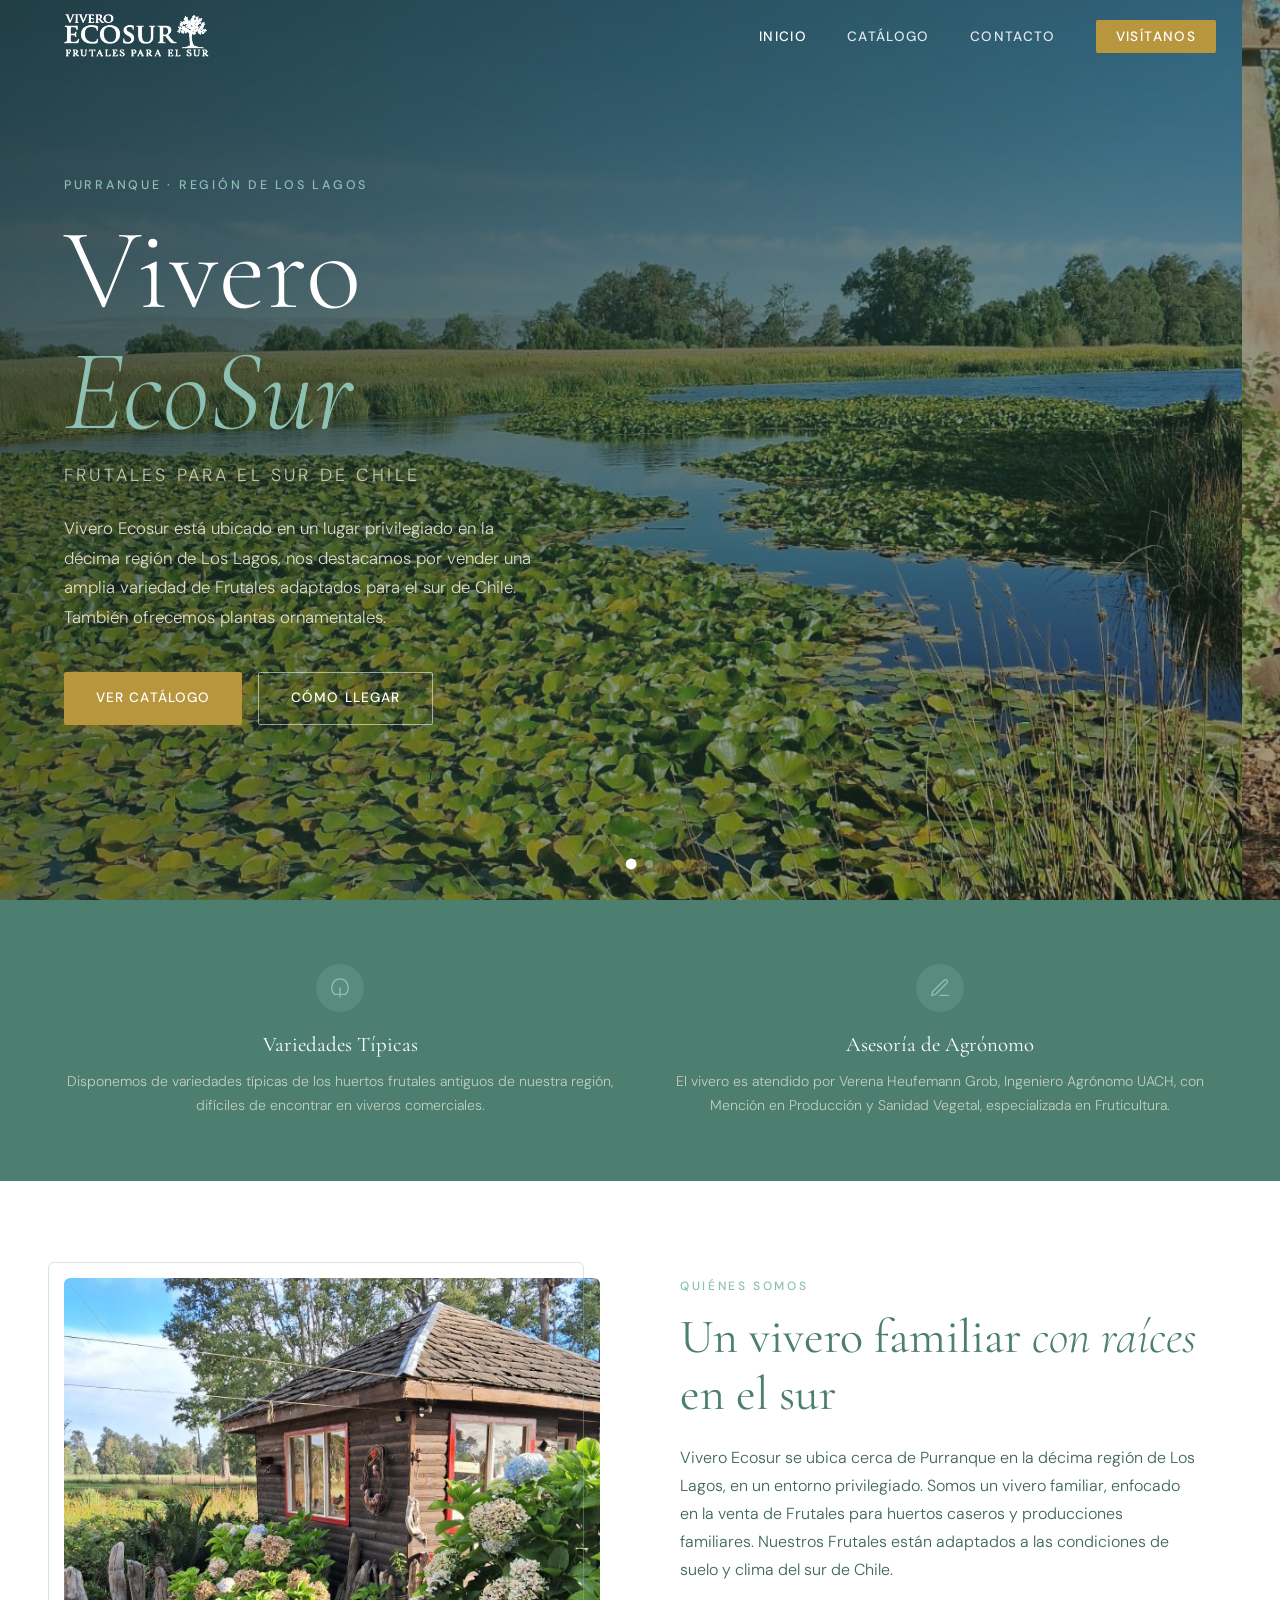
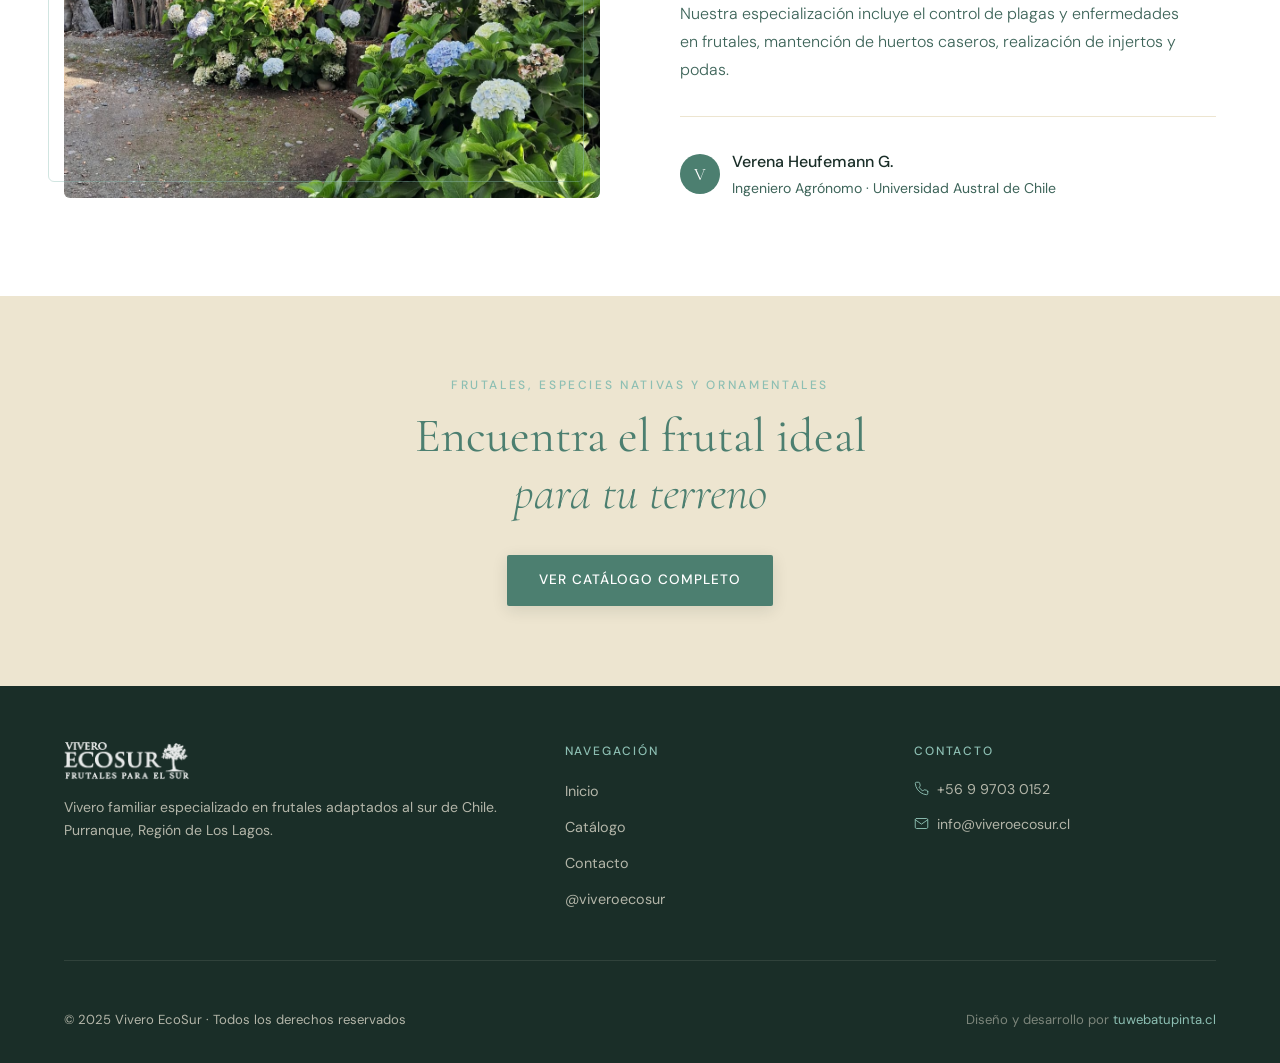
==== commit 73e1e8ac: "Versión 02" ====
--- a/index.html
+++ b/index.html
@@ -26,11 +26,10 @@
 
 <section class="hero">
   <div class="hero-slider" id="heroSlider">
-    <div class="hero-slide" style="background-image:url('assets/img/hero-invernadero.jpg')"></div>
-    <div class="hero-slide" style="background-image:url('assets/img/hero-lago.jpg')"></div>
-    <div class="hero-slide" style="background-image:url('assets/img/about-lago-nenufares.jpg')"></div>
+    <div class="hero-slide" style="background-image:url('assets/img/lago-nenufares.jpg')"></div>
+    <div class="hero-slide" style="background-image:url('assets/img/vivero-porton.jpg')"></div>
   </div>
-  <div class="hero-overlay"></div>
+  <div class="hero-overlay"></div>  
   <div class="hero-content">
     <p class="hero-eyebrow">Purranque · Región de Los Lagos</p>
     <h1>Vivero <em>EcoSur</em></h1>
--- a/assets/css/style.css
+++ b/assets/css/style.css
@@ -203,17 +203,48 @@
 .search-bar input { width: 100%; padding: .75rem 1rem .75rem 2.8rem; background: var(--blanco); border: 1.5px solid var(--crema-oscura); border-radius: 2px; font-family: var(--f-body); font-size: .9rem; color: var(--texto); outline: none; transition: border-color var(--t); }
 .search-bar input:focus { border-color: var(--verde); }
 .search-bar svg { position: absolute; left: .9rem; top: 50%; transform: translateY(-50%); width: 16px; height: 16px; stroke: var(--texto-suave); fill: none; pointer-events: none; }
-.products-grid { display: grid; grid-template-columns: repeat(auto-fill, minmax(220px,1fr)); gap: 1.5rem; }
+.products-grid {
+  display: grid;
+  grid-template-columns: repeat(auto-fill, minmax(clamp(180px, 22vw, 260px), 1fr));
+  gap: 1.5rem;
+}
 
 /* Card — solo nombre + foto */
 .product-card { background: var(--blanco); border-radius: var(--r); overflow: hidden; box-shadow: 0 2px 12px var(--sombra); transition: transform var(--t), box-shadow var(--t), opacity 0.4s ease; opacity: 0; transform: translateY(16px); }
 .product-card.visible { opacity: 1; transform: none; }
 .product-card:hover { transform: translateY(-4px); box-shadow: 0 8px 28px rgba(26,43,34,.16); }
-.product-card-img { height: 200px; overflow: hidden; background: var(--crema-oscura); }
+.product-card-img { position: relative; height: 200px; overflow: hidden; background: var(--crema-oscura); }
 .product-card-img img { width: 100%; height: 100%; object-fit: cover; transition: transform 0.5s ease; }
 .product-card:hover .product-card-img img { transform: scale(1.06); }
-.product-card-body { padding: .85rem 1rem 1rem; }
-.product-card-body h3 { font-family: var(--f-display); font-size: 1.1rem; font-weight: 500; color: var(--verde); text-transform: capitalize; }
+.product-card-cat {
+  position: absolute;
+  top: 10px; left: 10px;
+  background: var(--verde);
+  color: var(--blanco);
+  font-size: 0.68rem;
+  font-weight: 500;
+  letter-spacing: 0.1em;
+  text-transform: uppercase;
+  padding: 4px 9px;
+  border-radius: 2px;
+}
+.product-card-body { padding: 1rem 1.1rem 1.25rem; }
+.product-card-body h3 {
+  font-family: var(--f-display);
+  font-size: 1.2rem;
+  font-weight: 500;
+  color: var(--verde);
+  text-transform: capitalize;
+  margin-bottom: 0.5rem;
+  line-height: 1.25;
+}
+.product-card-body p {
+  font-size: 0.85rem;
+  font-weight: 300;
+  color: var(--texto-suave);
+  line-height: 1.55;
+  margin: 0;
+}
 .no-results { grid-column: 1/-1; text-align: center; padding: 4rem 0; color: var(--texto-suave); }
 
 /* ─── Contacto ────────────────────────────────────────── */
@@ -285,7 +316,7 @@
   .features { grid-template-columns: 1fr; gap: 2rem; }
   .footer-grid { grid-template-columns: 1fr; }
   .form-row { grid-template-columns: 1fr; }
-  .products-grid { grid-template-columns: repeat(auto-fill, minmax(160px,1fr)); }
+  .products-grid { gap: 1rem; }
 }
 @media (max-width: 480px) {
   .hero h1 { font-size: 3rem; }
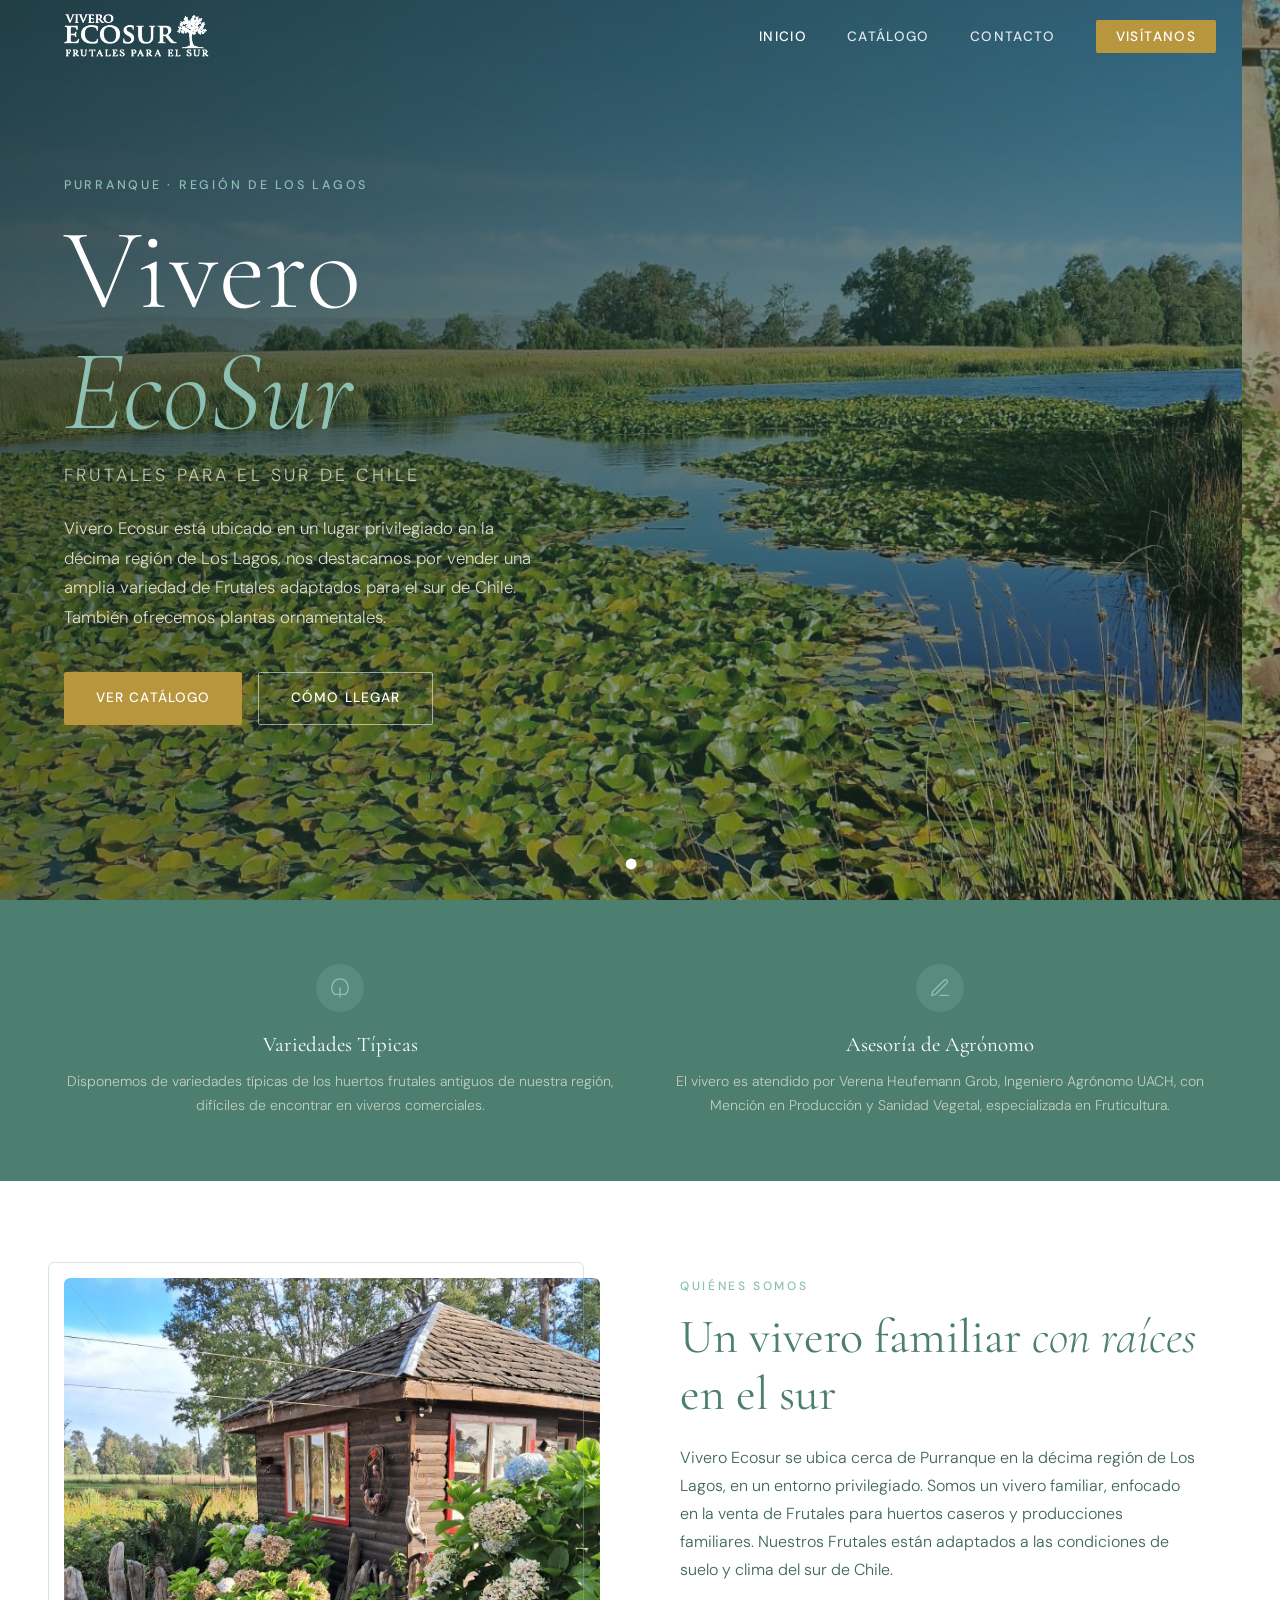
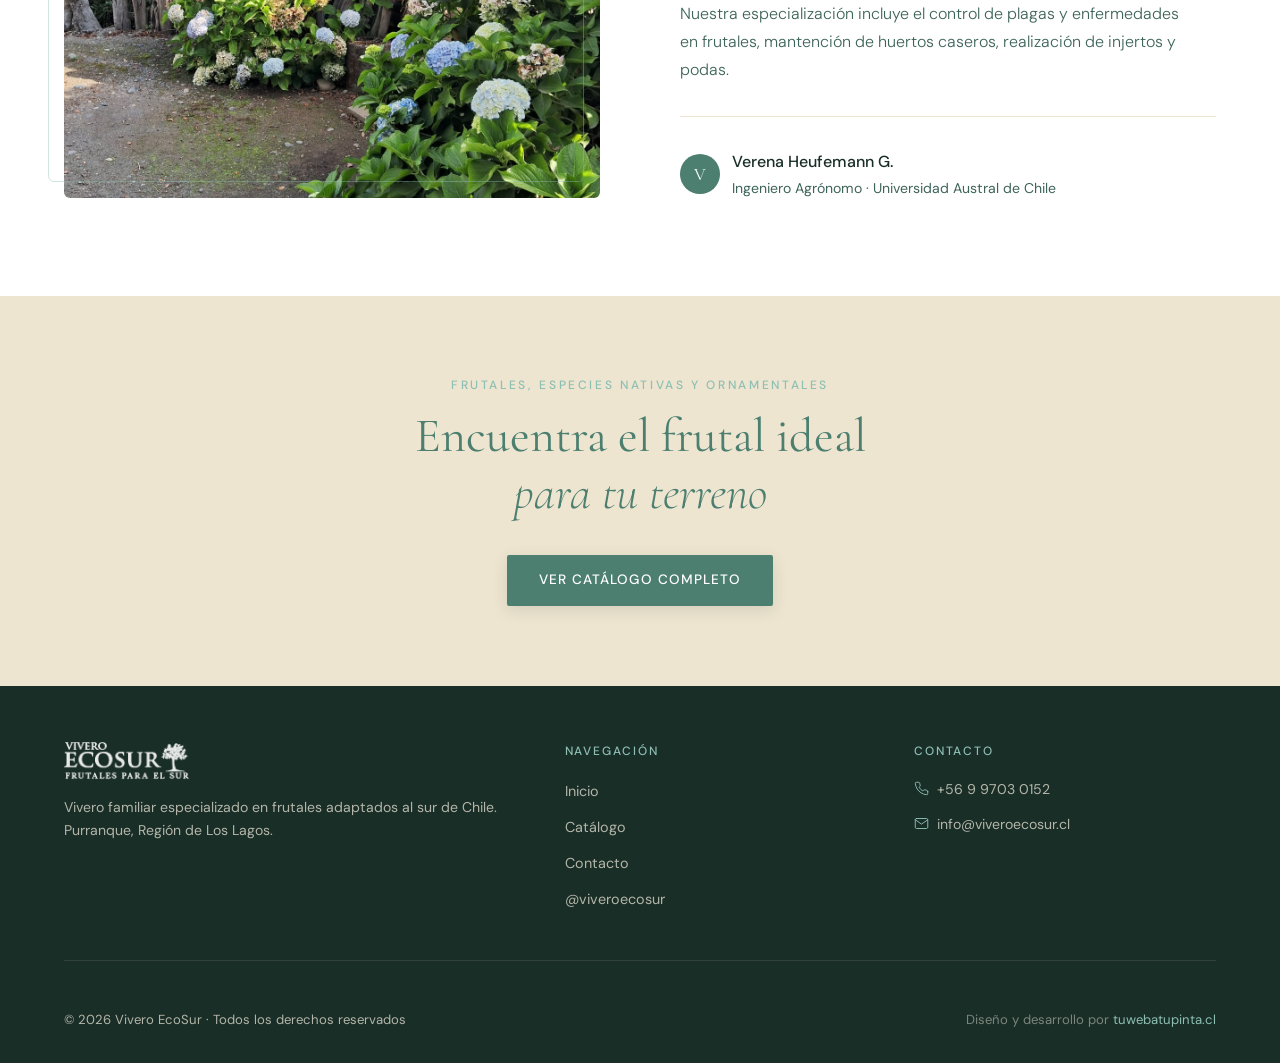
==== commit b1add1fb: "fix dates and details" ====
--- a/index.html
+++ b/index.html
@@ -123,8 +123,8 @@
     </div>
   </div>
   <div class="footer-bottom">
-    <span>© 2025 Vivero EcoSur · Todos los derechos reservados</span>
-    <span class="footer-brand">Diseño y desarrollo por <a href="https://tuwebatupinta.cl" target="_blank" rel="noopener">tuwebatupinta.cl</a></span>
+    <span>© 2026 Vivero EcoSur · Todos los derechos reservados</span>
+    <span class="footer-brand">Diseño y desarrollo por <a href="tuwebatupinta@gmail.com" target="_blank" rel="noopener">tuwebatupinta.cl</a></span>
   </div>
 </footer>
 
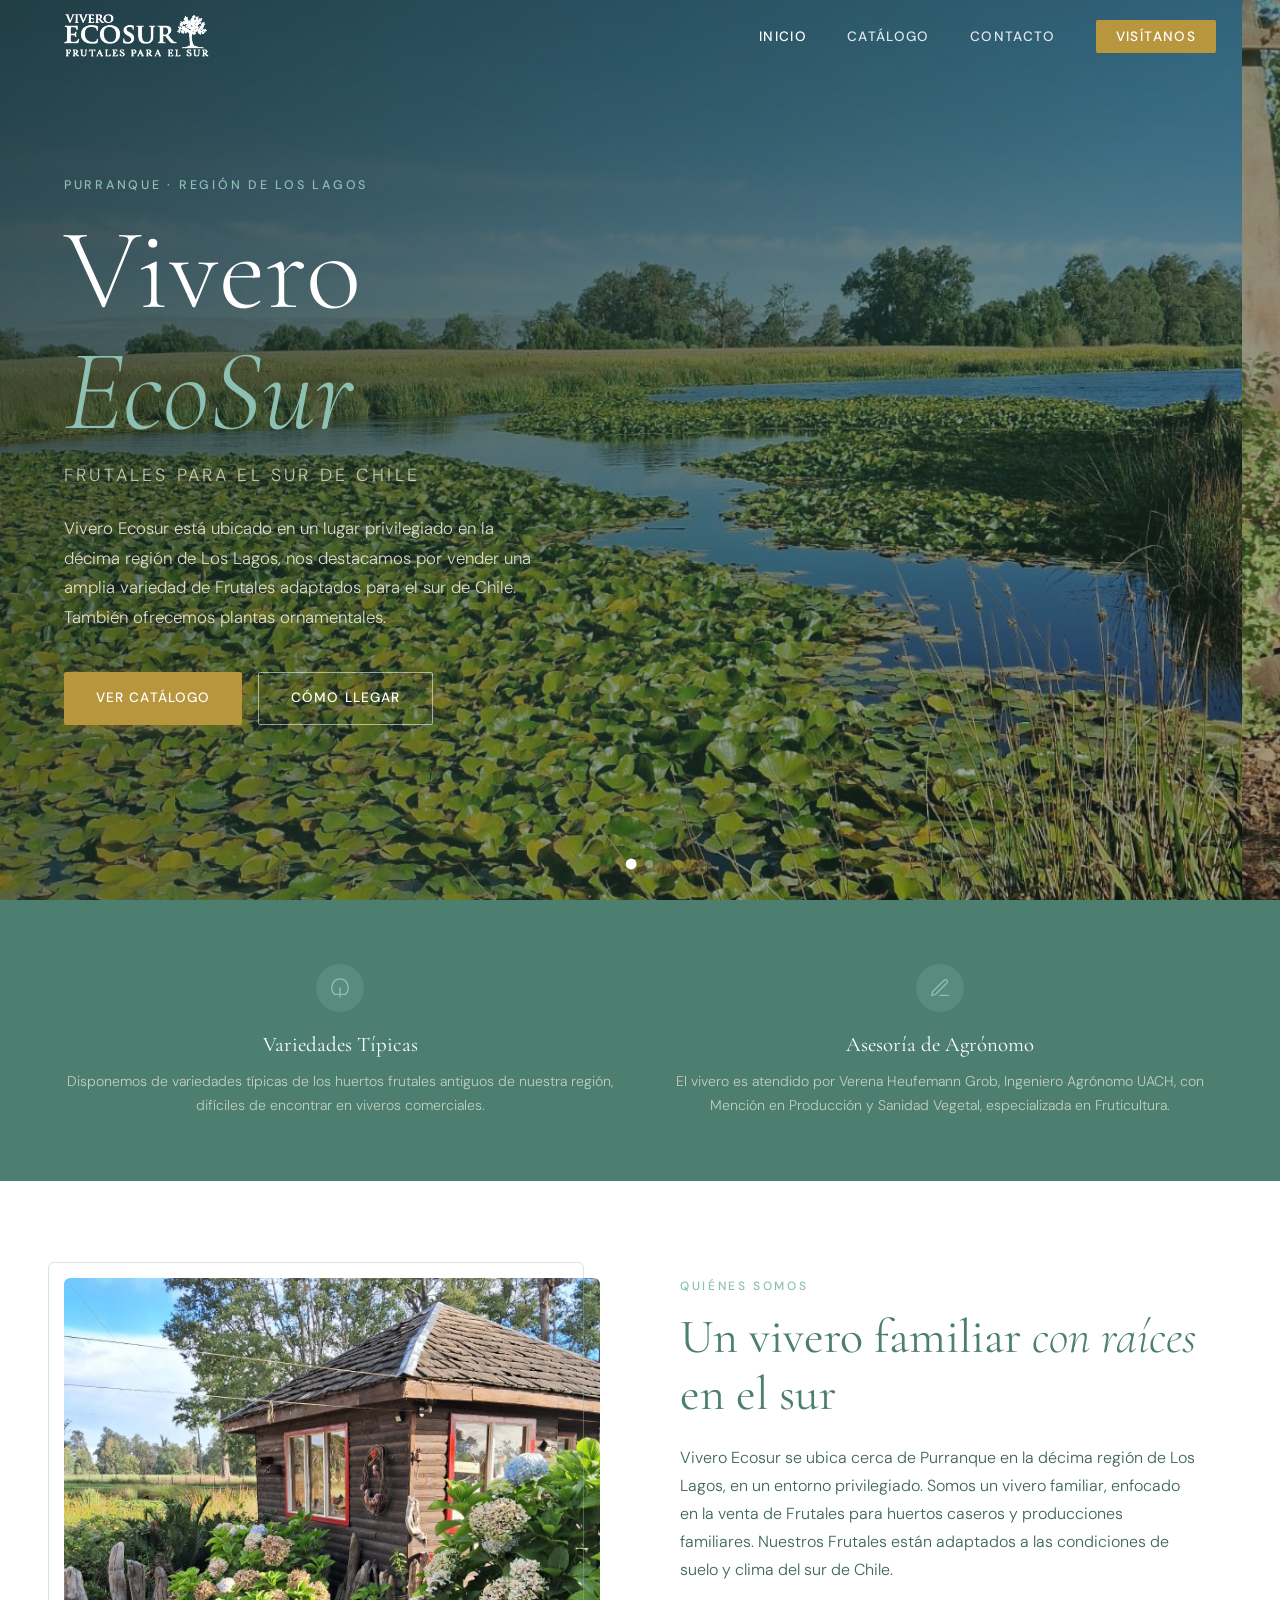
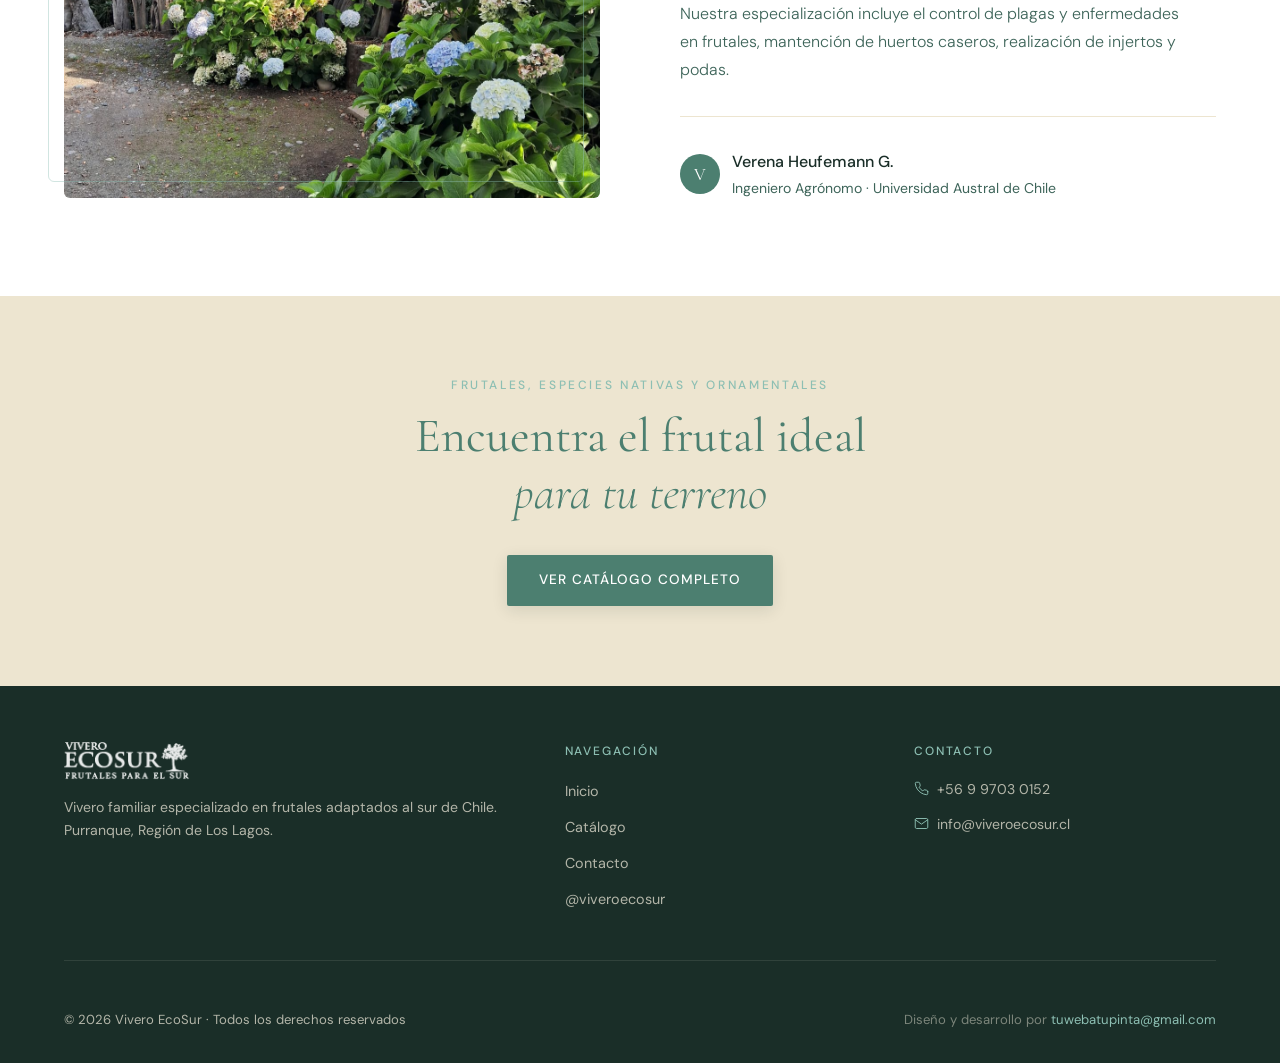
==== commit e40c2221: "fix footer" ====
--- a/index.html
+++ b/index.html
@@ -124,7 +124,7 @@
   </div>
   <div class="footer-bottom">
     <span>© 2026 Vivero EcoSur · Todos los derechos reservados</span>
-    <span class="footer-brand">Diseño y desarrollo por <a href="tuwebatupinta@gmail.com" target="_blank" rel="noopener">tuwebatupinta.cl</a></span>
+    <span class="footer-brand">Diseño y desarrollo por <a href="tuwebatupinta@gmail.com" target="_blank" rel="noopener">tuwebatupinta@gmail.com</a></span>
   </div>
 </footer>
 
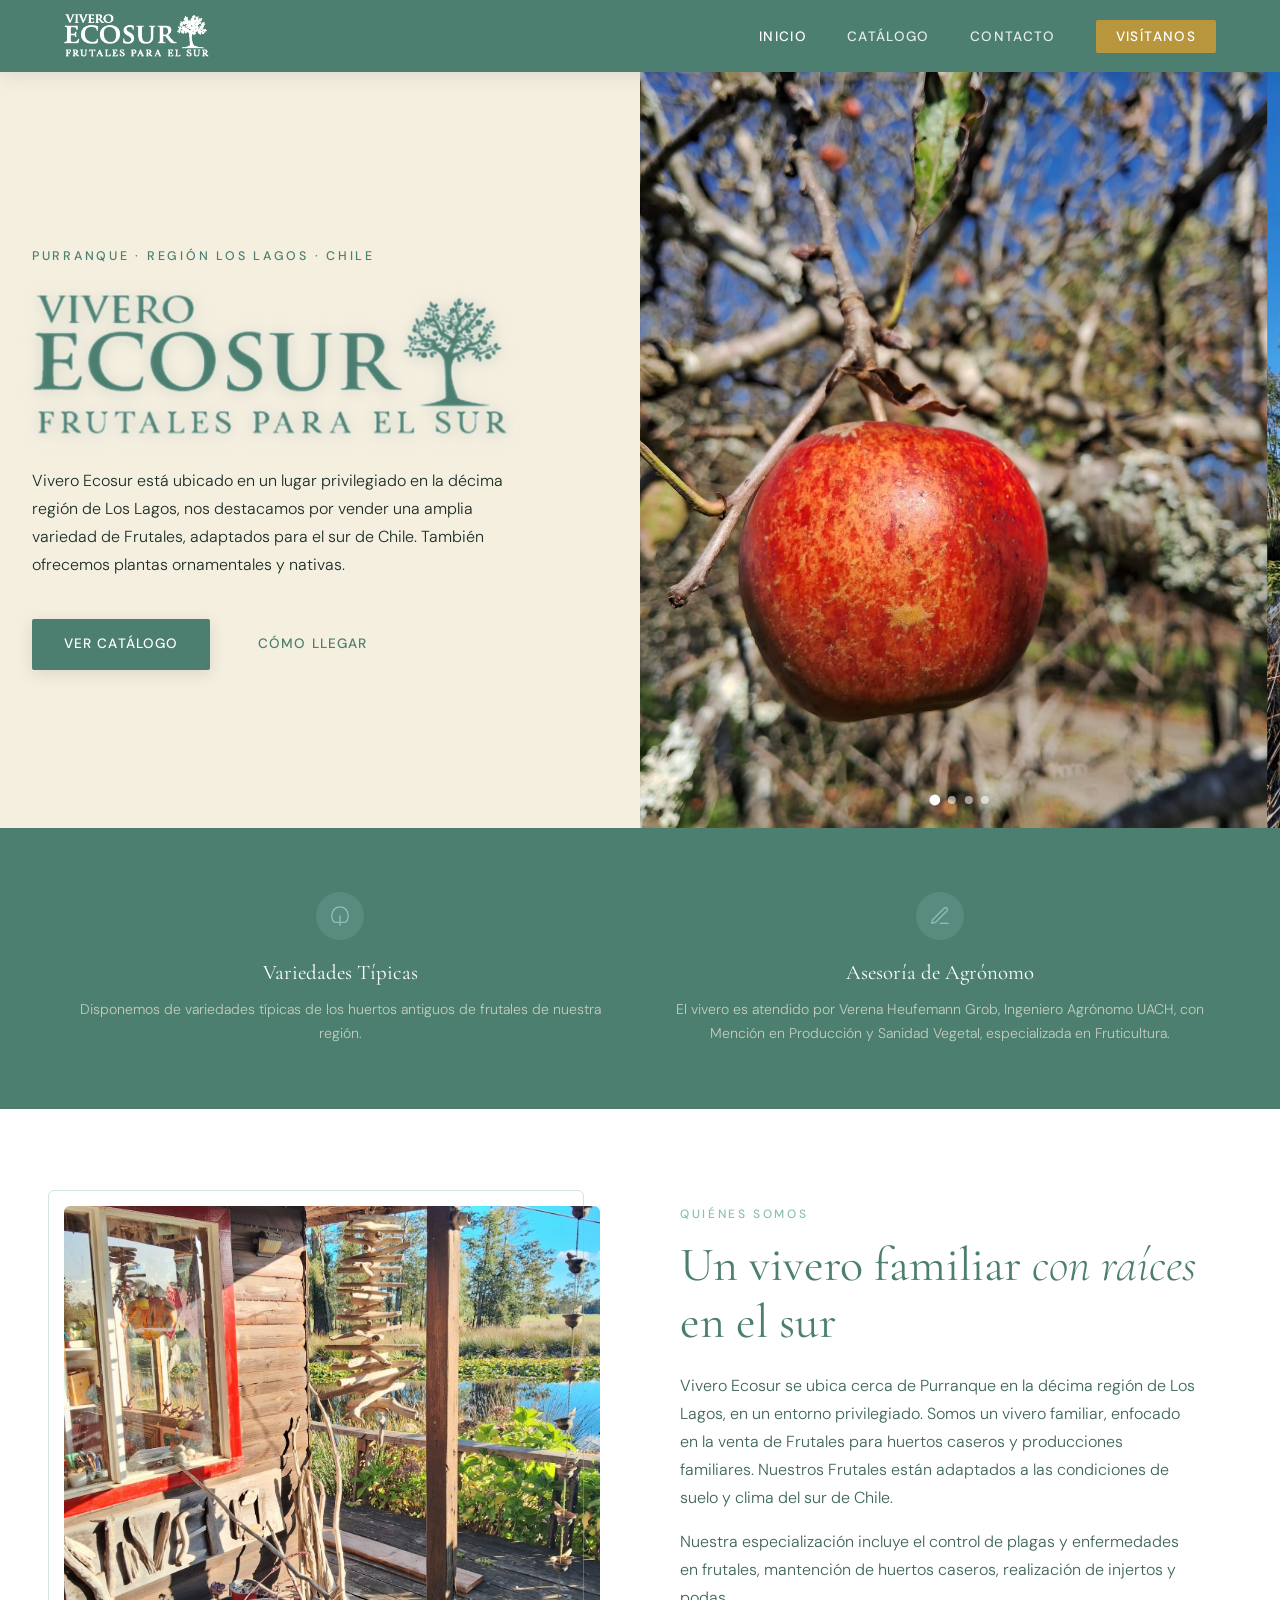
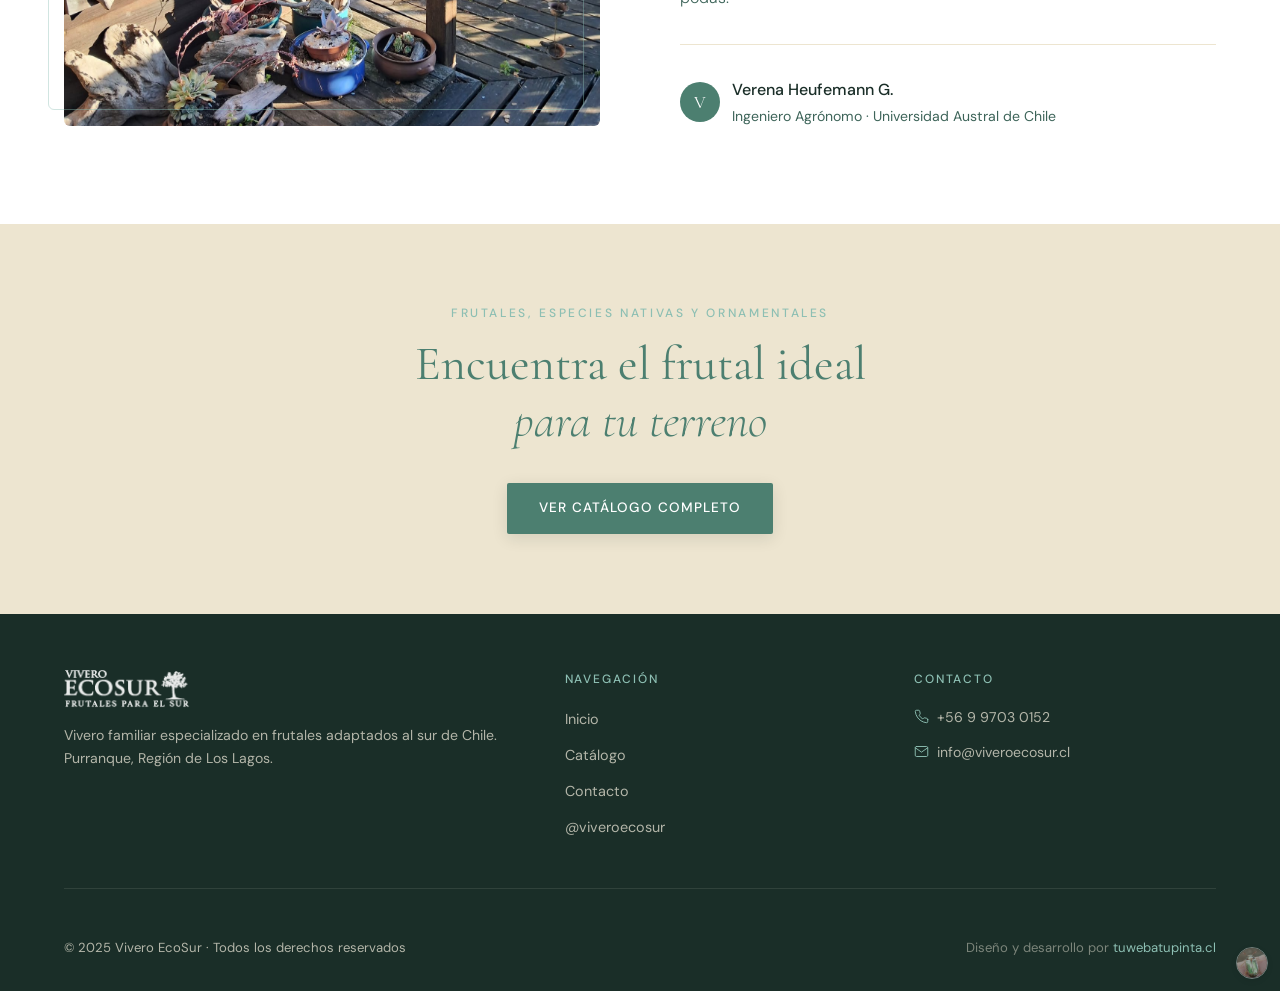
==== commit 0818721c: "fix pagina principal y amuleto" ====
--- a/index.html
+++ b/index.html
@@ -24,28 +24,38 @@
   <button class="nav-toggle" aria-label="Menú"><span></span><span></span><span></span></button>
 </nav>
 
-<section class="hero">
-  <div class="hero-slider" id="heroSlider">
-    <div class="hero-slide" style="background-image:url('assets/img/lago-nenufares.jpg')"></div>
-    <div class="hero-slide" style="background-image:url('assets/img/vivero-porton.jpg')"></div>
-  </div>
-  <div class="hero-overlay"></div>  
-  <div class="hero-content">
-    <p class="hero-eyebrow">Purranque · Región de Los Lagos</p>
-    <h1>Vivero <em>EcoSur</em></h1>
-    <p class="hero-tagline">Frutales para el Sur de Chile</p>
-    <p class="hero-desc">Vivero Ecosur está ubicado en un lugar privilegiado en la décima región de Los Lagos, nos destacamos por vender una amplia variedad de Frutales adaptados para el sur de Chile. También ofrecemos plantas ornamentales.</p>
+<!-- ─── Hero con layout de dos columnas ─────────────────── -->
+<section class="hero-split">
+  <div class="hero-split-text">
+    <p class="hero-eyebrow">Purranque · Región Los Lagos · Chile</p>
+    <img class="hero-logo" src="assets/img/logo.png" alt="Vivero EcoSur — Frutales para el Sur">
+    <p class="hero-desc">
+      Vivero Ecosur está ubicado en un lugar privilegiado en la décima región de Los Lagos,
+      nos destacamos por vender una amplia variedad de Frutales, adaptados para el sur de Chile.
+      También ofrecemos plantas ornamentales y nativas.
+    </p>
     <div class="hero-ctas">
-      <a href="frutales.html" class="btn btn-primary">Ver catálogo</a>
-      <a href="contacto.html" class="btn btn-outline">Cómo llegar</a>
+      <a href="frutales.html" class="btn btn-verde">Ver catálogo</a>
+      <a href="contacto.html" class="btn btn-outline-dark">Cómo llegar</a>
     </div>
   </div>
-  <div class="hero-dots" id="heroDots">
-    <button class="hero-dot active" data-index="0"></button>
-    <button class="hero-dot" data-index="1"></button>
+  <div class="hero-split-slider">
+    <div class="hero-slider" id="heroSlider">
+      <div class="hero-slide" style="background-image:url('assets/img/main-01-manzana.jpg')"></div>
+      <div class="hero-slide" style="background-image:url('assets/img/main-02-laguna.jpg')"></div>
+      <div class="hero-slide" style="background-image:url('assets/img/main-03-limones.jpg')"></div>
+      <div class="hero-slide" style="background-image:url('assets/img/main-04-macetero.jpg')"></div>
+    </div>
+    <div class="hero-dots" id="heroDots">
+      <button class="hero-dot active" data-index="0"></button>
+      <button class="hero-dot" data-index="1"></button>
+      <button class="hero-dot" data-index="2"></button>
+      <button class="hero-dot" data-index="3"></button>
+    </div>
   </div>
 </section>
 
+<!-- Features -->
 <div class="features">
   <div class="feature fade-up">
     <div class="feature-icon">
@@ -55,7 +65,7 @@
       </svg>
     </div>
     <h3>Variedades Típicas</h3>
-    <p>Disponemos de variedades típicas de los huertos frutales antiguos de nuestra región, difíciles de encontrar en viveros comerciales.</p>
+    <p>Disponemos de variedades típicas de los huertos antiguos de frutales de nuestra región.</p>
   </div>
   <div class="feature fade-up" style="transition-delay:.15s">
     <div class="feature-icon">
@@ -68,9 +78,10 @@
   </div>
 </div>
 
+<!-- About - ahora con foto de oficina -->
 <section class="section about">
   <div class="about-img fade-up">
-    <img src="assets/img/about-casita.jpg" alt="Vivero EcoSur, Purranque" loading="lazy">
+    <img src="assets/img/oficina.jpg" alt="Oficina del Vivero EcoSur, Purranque" loading="lazy">
   </div>
   <div class="about-text">
     <p class="section-label fade-up">Quiénes somos</p>
@@ -87,6 +98,7 @@
   </div>
 </section>
 
+<!-- CTA -->
 <section class="cta-banner">
   <p class="section-label fade-up">Frutales, especies nativas y ornamentales</p>
   <h2 class="section-title fade-up">Encuentra el frutal ideal<br><em>para tu terreno</em></h2>
@@ -95,6 +107,7 @@
   </div>
 </section>
 
+<!-- Footer -->
 <footer>
   <div class="footer-grid">
     <div>
@@ -123,8 +136,13 @@
     </div>
   </div>
   <div class="footer-bottom">
-    <span>© 2026 Vivero EcoSur · Todos los derechos reservados</span>
-    <span class="footer-brand">Diseño y desarrollo por <a href="tuwebatupinta@gmail.com" target="_blank" rel="noopener">tuwebatupinta@gmail.com</a></span>
+    <span>© 2025 Vivero EcoSur · Todos los derechos reservados</span>
+    <span class="footer-brand">Diseño y desarrollo por <a href="https://tuwebatupinta.cl" target="_blank" rel="noopener">tuwebatupinta.cl</a></span>
+  </div>
+
+  <!-- Amuleto sneaky -->
+  <div class="amuleto" aria-hidden="true" title="Amuleto de suerte">
+    <img src="assets/img/amuleto.jpg" alt="">
   </div>
 </footer>
 
--- a/assets/css/style.css
+++ b/assets/css/style.css
@@ -31,9 +31,11 @@
   position: fixed; top: 0; left: 0; right: 0; z-index: 100;
   display: flex; align-items: center; justify-content: space-between;
   padding: 0 5%; height: 72px;
-  transition: background var(--t), box-shadow var(--t);
-}
-.nav.scrolled { background: var(--verde); box-shadow: 0 2px 20px var(--sombra); }
+  background: var(--verde);
+  box-shadow: 0 2px 20px var(--sombra);
+  transition: box-shadow var(--t);
+}
+.nav.scrolled { box-shadow: 0 4px 22px rgba(0,0,0,0.18); }
 .nav-logo img { height: 44px; width: auto; filter: brightness(0) invert(1); }
 .nav-links { display: flex; gap: 2.5rem; align-items: center; }
 .nav-links a {
@@ -51,11 +53,47 @@
 .nav-toggle span { display: block; width: 24px; height: 2px; background: var(--blanco); border-radius: 2px; transition: var(--t); }
 
 /* ─── Hero ───────────────────────────────────────────── */
-.hero {
+/* ─── Hero Split Layout ────────────────────────────────── */
+.hero-split {
+  display: grid;
+  grid-template-columns: 1fr 1fr;
+  min-height: 92vh;
+  background: var(--crema);
+  padding-top: 72px; /* offset por nav fija */
+}
+
+.hero-split-text {
   position: relative;
-  height: 100svh; min-height: 600px;
-  display: flex; align-items: center;
+  padding: 4rem 5% 3rem;
+  display: flex;
+  flex-direction: column;
+  justify-content: center;
+  background-image: url('../img/about-lago-nenufares.jpg');
+  background-size: cover;
+  background-position: center;
   overflow: hidden;
+}
+/* Degradado suave: crema opaco abajo-izquierda donde está el texto, transparente arriba-derecha */
+.hero-split-text::before {
+  content: '';
+  position: absolute;
+  inset: 0;
+  background: linear-gradient(115deg,
+    rgba(245,239,224,0.88) 0%,
+    rgba(245,239,224,0.70) 35%,
+    rgba(245,239,224,0.35) 70%,
+    rgba(245,239,224,0.10) 100%);
+  z-index: 1;
+}
+.hero-split-text > * {
+  position: relative;
+  z-index: 2;
+}
+
+.hero-split-slider {
+  position: relative;
+  overflow: hidden;
+  min-height: 500px;
 }
 
 /* Slider */
@@ -68,62 +106,72 @@
 .hero-slide {
   min-width: 100%; height: 100%;
   background-size: cover; background-position: center;
-  transform: scale(1.06);
+  transform: scale(1.04);
   transition: transform 7s ease;
 }
 .hero-slide.active { transform: scale(1); }
 
-/* Overlay sobre el slider */
-.hero-overlay {
-  position: absolute; inset: 0; z-index: 1;
-  background: linear-gradient(135deg, rgba(20,40,30,0.80) 0%, rgba(40,70,55,0.55) 60%, rgba(20,40,30,0.35) 100%);
-}
-
-/* Contenido */
-.hero-content {
-  position: relative; z-index: 2;
-  max-width: 720px; padding: 0 5%;
-  opacity: 0; transform: translateY(28px);
-  transition: opacity 0.9s ease 0.3s, transform 0.9s ease 0.3s;
-}
-.hero.loaded .hero-content { opacity: 1; transform: none; }
-
+/* Typography */
 .hero-eyebrow {
   font-size: 0.78rem; font-weight: 500; letter-spacing: 0.22em;
-  text-transform: uppercase; color: var(--verde-claro); margin-bottom: 1rem;
-}
-.hero h1 {
+  text-transform: uppercase; color: var(--verde);
+  margin-bottom: 1.75rem;
+}
+.hero-logo {
+  width: auto;
+  max-width: min(480px, 100%);
+  height: auto;
+  margin-bottom: 1.75rem;
+  filter: drop-shadow(0 2px 8px rgba(76,127,112,0.18));
+}
+.hero-split h1 {
   font-family: var(--f-display);
-  font-size: clamp(4rem, 9vw, 7.5rem);
-  font-weight: 300; line-height: 1.05;
-  color: var(--blanco); margin-bottom: 0.5rem;
-}
-.hero h1 em { font-style: italic; color: var(--verde-claro); }
+  font-size: clamp(3.5rem, 7vw, 6rem);
+  font-weight: 300; line-height: 1;
+  color: var(--verde);
+  margin-bottom: 0.3rem;
+}
+.hero-split h1 em { font-style: italic; color: var(--verde-medio); }
 .hero-tagline {
-  font-size: clamp(0.9rem, 2vw, 1.1rem); font-weight: 300;
+  font-size: clamp(0.9rem, 1.5vw, 1.1rem); font-weight: 400;
   letter-spacing: 0.18em; text-transform: uppercase;
-  color: rgba(245,239,224,0.75); margin-bottom: 1.5rem;
+  color: var(--texto-suave);
+  margin-bottom: 1.75rem;
 }
 .hero-desc {
-  font-size: 1.05rem; font-weight: 300;
-  color: rgba(245,239,224,0.88); max-width: 480px;
-  margin-bottom: 2.5rem; line-height: 1.75;
+  font-size: 1rem; font-weight: 300;
+  color: var(--texto);
+  max-width: 480px;
+  margin-bottom: 2.5rem;
+  line-height: 1.75;
 }
 .hero-ctas { display: flex; gap: 1rem; flex-wrap: wrap; }
 
 /* Dots */
 .hero-dots {
-  position: absolute; bottom: 2rem; left: 50%;
+  position: absolute; bottom: 1.5rem; left: 50%;
   transform: translateX(-50%);
-  display: flex; gap: 0.6rem; z-index: 3;
+  display: flex; gap: 0.55rem; z-index: 3;
 }
 .hero-dot {
   width: 8px; height: 8px; border-radius: 50%;
-  border: none; background: rgba(255,255,255,0.35);
+  border: none; background: rgba(255,255,255,0.55);
   cursor: pointer; padding: 0;
+  box-shadow: 0 1px 4px rgba(0,0,0,0.2);
   transition: background var(--t), transform var(--t);
 }
 .hero-dot.active { background: var(--blanco); transform: scale(1.35); }
+
+/* Variante de botón outline oscuro (sobre fondo claro) */
+.btn-outline-dark {
+  background: transparent;
+  color: var(--verde);
+  border: 1.5px solid var(--verde);
+}
+.btn-outline-dark:hover {
+  background: var(--verde);
+  color: var(--blanco);
+}
 
 /* ─── Buttons ─────────────────────────────────────────── */
 .btn {
@@ -322,4 +370,46 @@
   .hero h1 { font-size: 3rem; }
   .section { padding: 4rem 5%; }
   .page-header { padding: 8rem 5% 3rem; }
+}
+/* ─── Hero split responsive ──────────────────────────── */
+@media (max-width: 900px) {
+  .hero-split {
+    grid-template-columns: 1fr;
+    min-height: auto;
+  }
+  .hero-split-text {
+    padding: 3rem 5%;
+    order: 2;
+  }
+  .hero-split-slider {
+    order: 1;
+    height: 55vh;
+    min-height: 360px;
+  }
+}
+
+/* ─── Amuleto sneaky (solo para la dueña) ───────────── */
+/* Se esconde al final de la página — hay que hacer scroll hasta el fondo */
+.amuleto {
+  position: absolute;
+  bottom: 12px;
+  right: 12px;
+  width: 32px;
+  height: 32px;
+  border-radius: 50%;
+  overflow: hidden;
+  box-shadow: 0 2px 6px rgba(0,0,0,0.15);
+  border: 1px solid rgba(255,255,255,0.7);
+  z-index: 5;
+  opacity: 0.55;
+  transition: opacity var(--t);
+}
+.amuleto:hover { opacity: 0.95; }
+.amuleto img { width: 100%; height: 100%; object-fit: cover; display: block; }
+
+/* Contexto de posicionamiento: el footer */
+footer { position: relative; }
+
+@media (max-width: 600px) {
+  .amuleto { width: 26px; height: 26px; bottom: 10px; right: 10px; }
 }
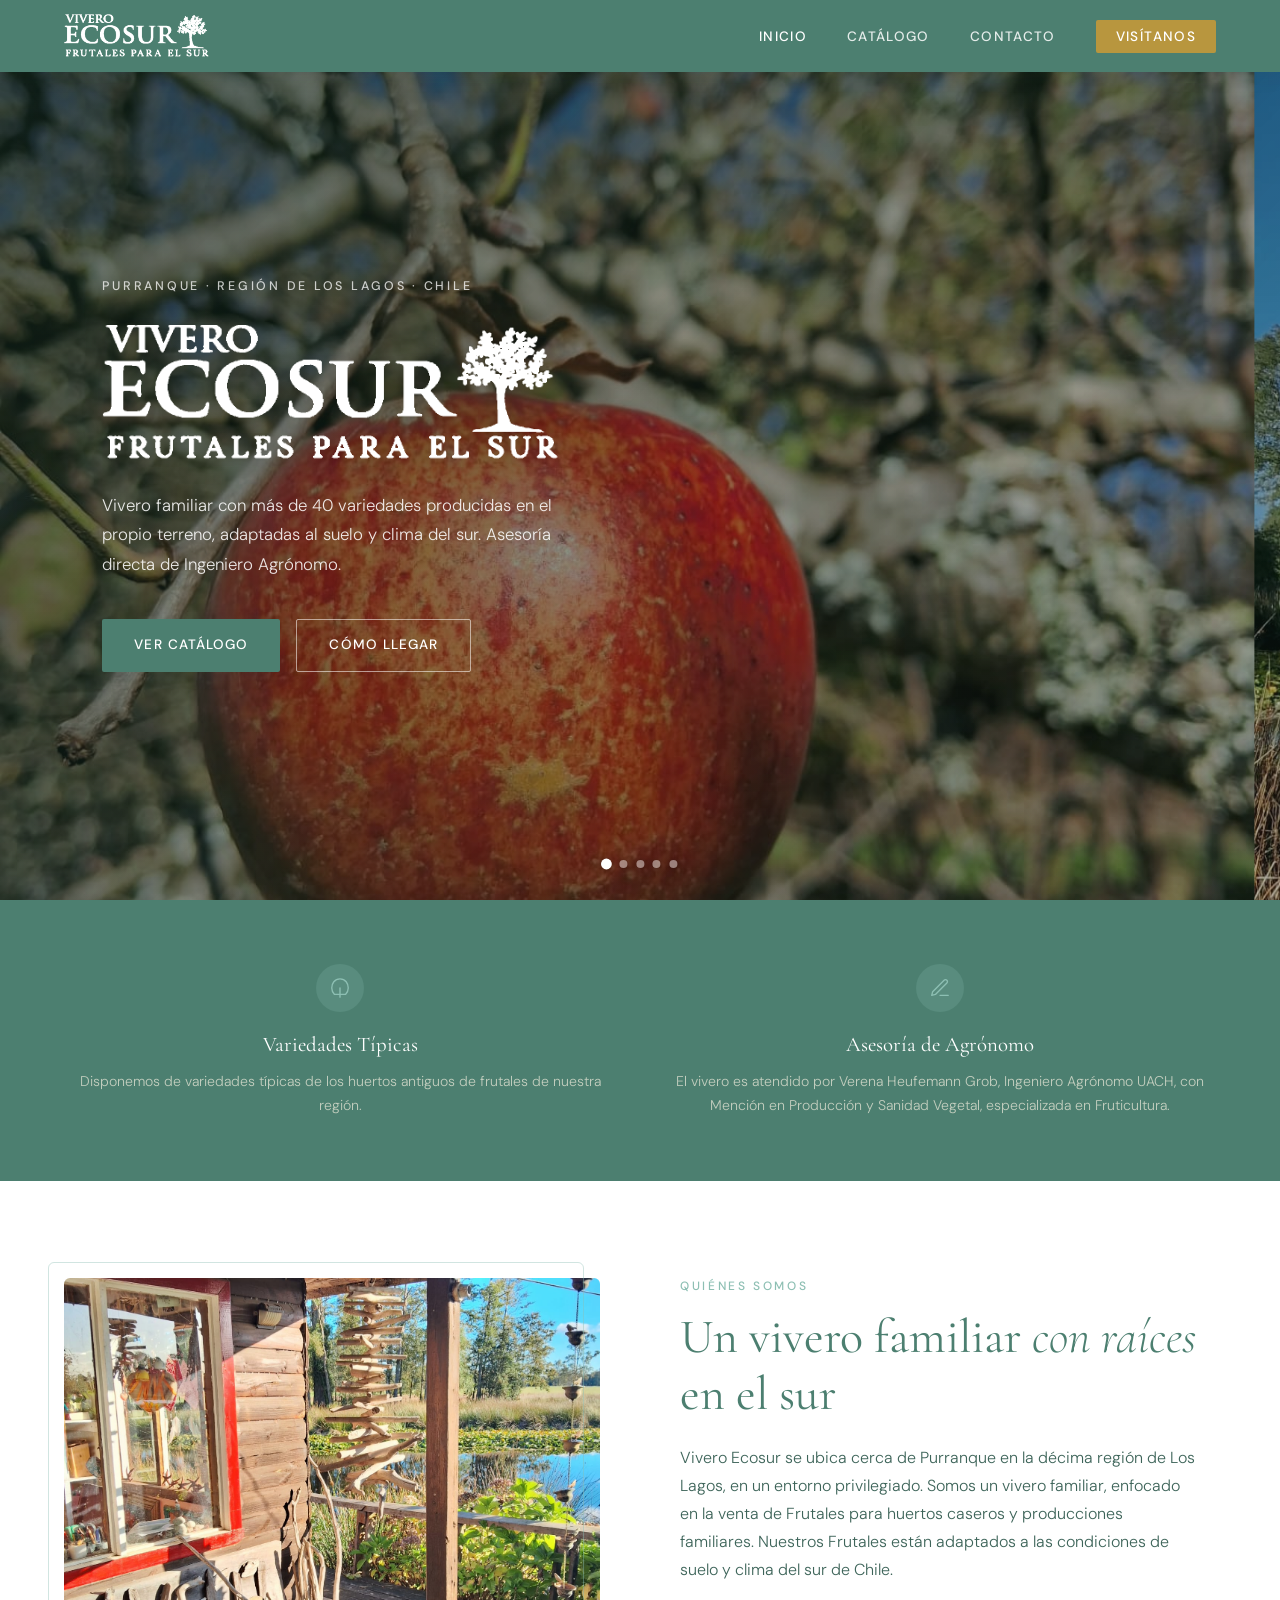
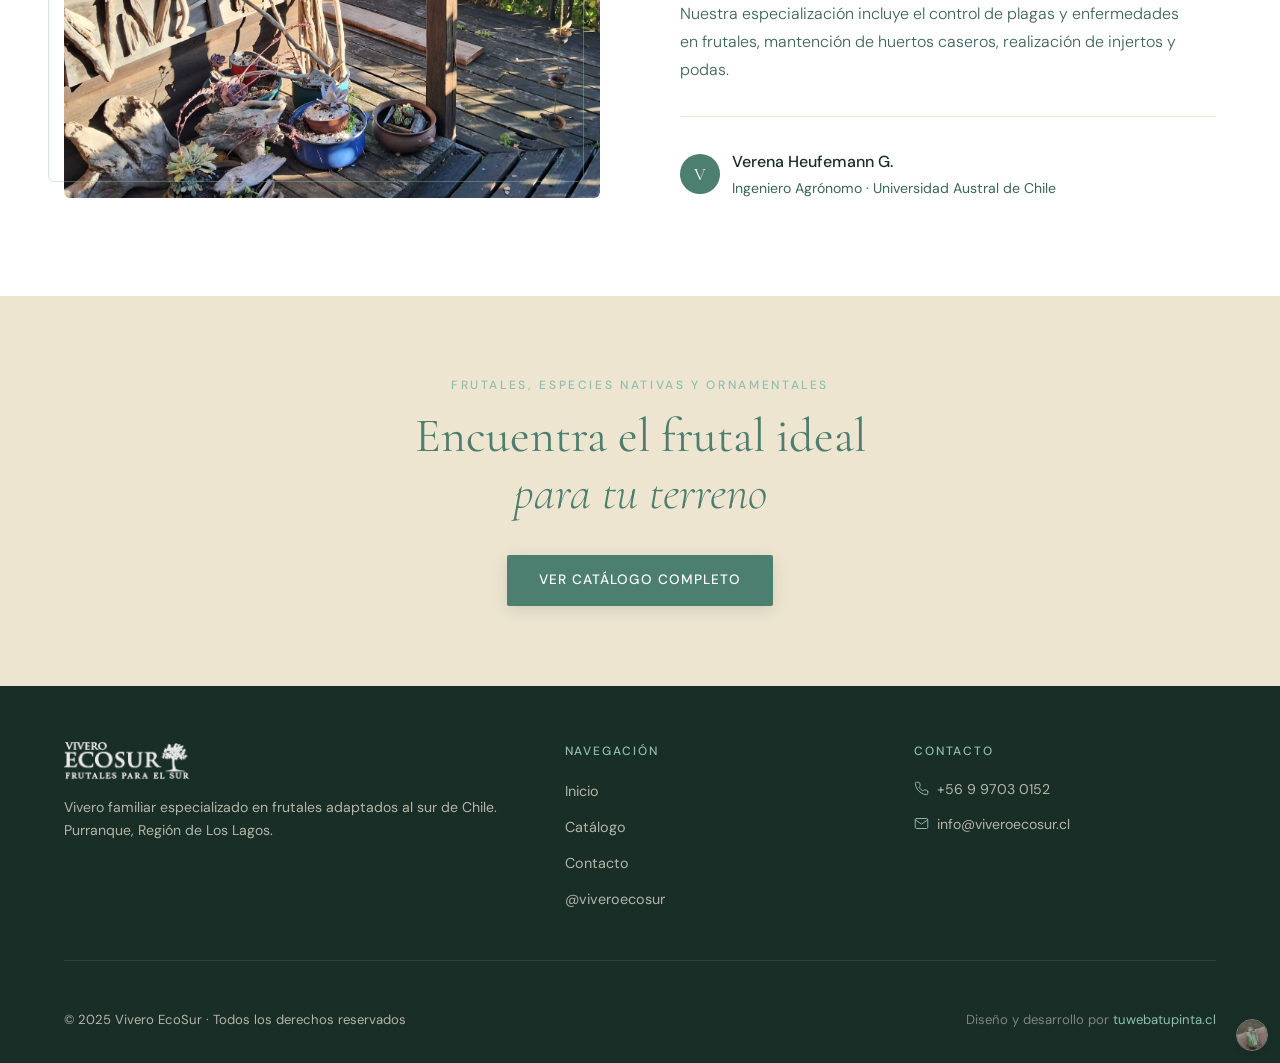
==== commit 781f27c8: "fix mejora03" ====
--- a/index.html
+++ b/index.html
@@ -24,34 +24,38 @@
   <button class="nav-toggle" aria-label="Menú"><span></span><span></span><span></span></button>
 </nav>
 
-<!-- ─── Hero con layout de dos columnas ─────────────────── -->
-<section class="hero-split">
-  <div class="hero-split-text">
-    <p class="hero-eyebrow">Purranque · Región Los Lagos · Chile</p>
+<!-- ─── Hero full-screen con slider de fondo ─────────────── -->
+<section class="hero">
+  <!-- Slider como fondo completo -->
+  <div class="hero-slider" id="heroSlider">
+    <div class="hero-slide" style="background-image:url('assets/img/main-01-manzana.jpg')"></div>
+    <div class="hero-slide" style="background-image:url('assets/img/main-02-laguna.jpg')"></div>
+    <div class="hero-slide" style="background-image:url('assets/img/main-03-limones.jpg')"></div>
+    <div class="hero-slide" style="background-image:url('assets/img/main-04-macetero.jpg')"></div>
+    <div class="hero-slide" style="background-image:url('assets/img/main-05-nenufares.jpg')"></div>
+  </div>
+  <!-- Overlay oscuro -->
+  <div class="hero-overlay"></div>
+  <!-- Contenido sobre el fondo -->
+  <div class="hero-content">
+    <p class="hero-eyebrow">Purranque · Región de Los Lagos · Chile</p>
     <img class="hero-logo" src="assets/img/logo.png" alt="Vivero EcoSur — Frutales para el Sur">
     <p class="hero-desc">
-      Vivero Ecosur está ubicado en un lugar privilegiado en la décima región de Los Lagos,
-      nos destacamos por vender una amplia variedad de Frutales, adaptados para el sur de Chile.
-      También ofrecemos plantas ornamentales y nativas.
+      Vivero familiar con más de 40 variedades producidas en el propio terreno,
+      adaptadas al suelo y clima del sur. Asesoría directa de Ingeniero Agrónomo.
     </p>
     <div class="hero-ctas">
       <a href="frutales.html" class="btn btn-verde">Ver catálogo</a>
-      <a href="contacto.html" class="btn btn-outline-dark">Cómo llegar</a>
+      <a href="contacto.html" class="btn btn-outline">Cómo llegar</a>
     </div>
   </div>
-  <div class="hero-split-slider">
-    <div class="hero-slider" id="heroSlider">
-      <div class="hero-slide" style="background-image:url('assets/img/main-01-manzana.jpg')"></div>
-      <div class="hero-slide" style="background-image:url('assets/img/main-02-laguna.jpg')"></div>
-      <div class="hero-slide" style="background-image:url('assets/img/main-03-limones.jpg')"></div>
-      <div class="hero-slide" style="background-image:url('assets/img/main-04-macetero.jpg')"></div>
-    </div>
-    <div class="hero-dots" id="heroDots">
-      <button class="hero-dot active" data-index="0"></button>
-      <button class="hero-dot" data-index="1"></button>
-      <button class="hero-dot" data-index="2"></button>
-      <button class="hero-dot" data-index="3"></button>
-    </div>
+  <!-- Dots de navegación -->
+  <div class="hero-dots" id="heroDots">
+    <button class="hero-dot active" data-index="0"></button>
+    <button class="hero-dot" data-index="1"></button>
+    <button class="hero-dot" data-index="2"></button>
+    <button class="hero-dot" data-index="3"></button>
+    <button class="hero-dot" data-index="4"></button>
   </div>
 </section>
 
--- a/assets/css/style.css
+++ b/assets/css/style.css
@@ -52,95 +52,68 @@
 .nav-toggle { display: none; flex-direction: column; gap: 5px; cursor: pointer; padding: 4px; }
 .nav-toggle span { display: block; width: 24px; height: 2px; background: var(--blanco); border-radius: 2px; transition: var(--t); }
 
-/* ─── Hero ───────────────────────────────────────────── */
-/* ─── Hero Split Layout ────────────────────────────────── */
-.hero-split {
-  display: grid;
-  grid-template-columns: 1fr 1fr;
-  min-height: 92vh;
-  background: var(--crema);
-  padding-top: 72px; /* offset por nav fija */
-}
-
-.hero-split-text {
+/* ─── Hero full-screen con slider ───────────────────────── */
+.hero {
   position: relative;
-  padding: 4rem 5% 3rem;
+  min-height: 100vh;
   display: flex;
-  flex-direction: column;
-  justify-content: center;
-  background-image: url('../img/about-lago-nenufares.jpg');
-  background-size: cover;
-  background-position: center;
+  align-items: center;
   overflow: hidden;
 }
-/* Degradado suave: crema opaco abajo-izquierda donde está el texto, transparente arriba-derecha */
-.hero-split-text::before {
-  content: '';
-  position: absolute;
-  inset: 0;
-  background: linear-gradient(115deg,
-    rgba(245,239,224,0.88) 0%,
-    rgba(245,239,224,0.70) 35%,
-    rgba(245,239,224,0.35) 70%,
-    rgba(245,239,224,0.10) 100%);
-  z-index: 1;
-}
-.hero-split-text > * {
-  position: relative;
-  z-index: 2;
-}
-
-.hero-split-slider {
-  position: relative;
-  overflow: hidden;
-  min-height: 500px;
-}
-
-/* Slider */
+
+/* Slider como fondo completo */
 .hero-slider {
   position: absolute; inset: 0;
   display: flex;
   transition: transform 0.9s cubic-bezier(0.77,0,0.18,1);
   will-change: transform;
+  z-index: 0;
 }
 .hero-slide {
   min-width: 100%; height: 100%;
   background-size: cover; background-position: center;
   transform: scale(1.04);
   transition: transform 7s ease;
+  flex-shrink: 0;
 }
 .hero-slide.active { transform: scale(1); }
+
+/* Overlay oscuro sobre las fotos */
+.hero-overlay {
+  position: absolute; inset: 0;
+  background: linear-gradient(
+    135deg,
+    rgba(20,40,30,0.72) 0%,
+    rgba(20,40,30,0.45) 60%,
+    rgba(20,40,30,0.30) 100%
+  );
+  z-index: 1;
+}
+
+/* Contenido sobre el overlay */
+.hero-content {
+  position: relative;
+  z-index: 2;
+  padding: 9rem 8% 6rem;
+  max-width: 720px;
+}
 
 /* Typography */
 .hero-eyebrow {
   font-size: 0.78rem; font-weight: 500; letter-spacing: 0.22em;
-  text-transform: uppercase; color: var(--verde);
+  text-transform: uppercase; color: rgba(255,255,255,0.75);
   margin-bottom: 1.75rem;
 }
 .hero-logo {
   width: auto;
-  max-width: min(480px, 100%);
+  max-width: min(460px, 90%);
   height: auto;
   margin-bottom: 1.75rem;
-  filter: drop-shadow(0 2px 8px rgba(76,127,112,0.18));
-}
-.hero-split h1 {
-  font-family: var(--f-display);
-  font-size: clamp(3.5rem, 7vw, 6rem);
-  font-weight: 300; line-height: 1;
-  color: var(--verde);
-  margin-bottom: 0.3rem;
-}
-.hero-split h1 em { font-style: italic; color: var(--verde-medio); }
-.hero-tagline {
-  font-size: clamp(0.9rem, 1.5vw, 1.1rem); font-weight: 400;
-  letter-spacing: 0.18em; text-transform: uppercase;
-  color: var(--texto-suave);
-  margin-bottom: 1.75rem;
+  filter: brightness(0) invert(1) drop-shadow(0 2px 12px rgba(0,0,0,0.35));
 }
 .hero-desc {
-  font-size: 1rem; font-weight: 300;
-  color: var(--texto);
+  font-size: 1.05rem; font-weight: 300;
+  color: rgba(255,255,255,0.88);
   max-width: 480px;
   margin-bottom: 2.5rem;
   line-height: 1.75;
@@ -149,29 +122,18 @@
 
 /* Dots */
 .hero-dots {
-  position: absolute; bottom: 1.5rem; left: 50%;
+  position: absolute; bottom: 2rem; left: 50%;
   transform: translateX(-50%);
   display: flex; gap: 0.55rem; z-index: 3;
 }
 .hero-dot {
   width: 8px; height: 8px; border-radius: 50%;
-  border: none; background: rgba(255,255,255,0.55);
+  border: none; background: rgba(255,255,255,0.45);
   cursor: pointer; padding: 0;
-  box-shadow: 0 1px 4px rgba(0,0,0,0.2);
+  box-shadow: 0 1px 4px rgba(0,0,0,0.3);
   transition: background var(--t), transform var(--t);
 }
 .hero-dot.active { background: var(--blanco); transform: scale(1.35); }
-
-/* Variante de botón outline oscuro (sobre fondo claro) */
-.btn-outline-dark {
-  background: transparent;
-  color: var(--verde);
-  border: 1.5px solid var(--verde);
-}
-.btn-outline-dark:hover {
-  background: var(--verde);
-  color: var(--blanco);
-}
 
 /* ─── Buttons ─────────────────────────────────────────── */
 .btn {
@@ -371,22 +333,7 @@
   .section { padding: 4rem 5%; }
   .page-header { padding: 8rem 5% 3rem; }
 }
-/* ─── Hero split responsive ──────────────────────────── */
-@media (max-width: 900px) {
-  .hero-split {
-    grid-template-columns: 1fr;
-    min-height: auto;
-  }
-  .hero-split-text {
-    padding: 3rem 5%;
-    order: 2;
-  }
-  .hero-split-slider {
-    order: 1;
-    height: 55vh;
-    min-height: 360px;
-  }
-}
+
 
 /* ─── Amuleto sneaky (solo para la dueña) ───────────── */
 /* Se esconde al final de la página — hay que hacer scroll hasta el fondo */
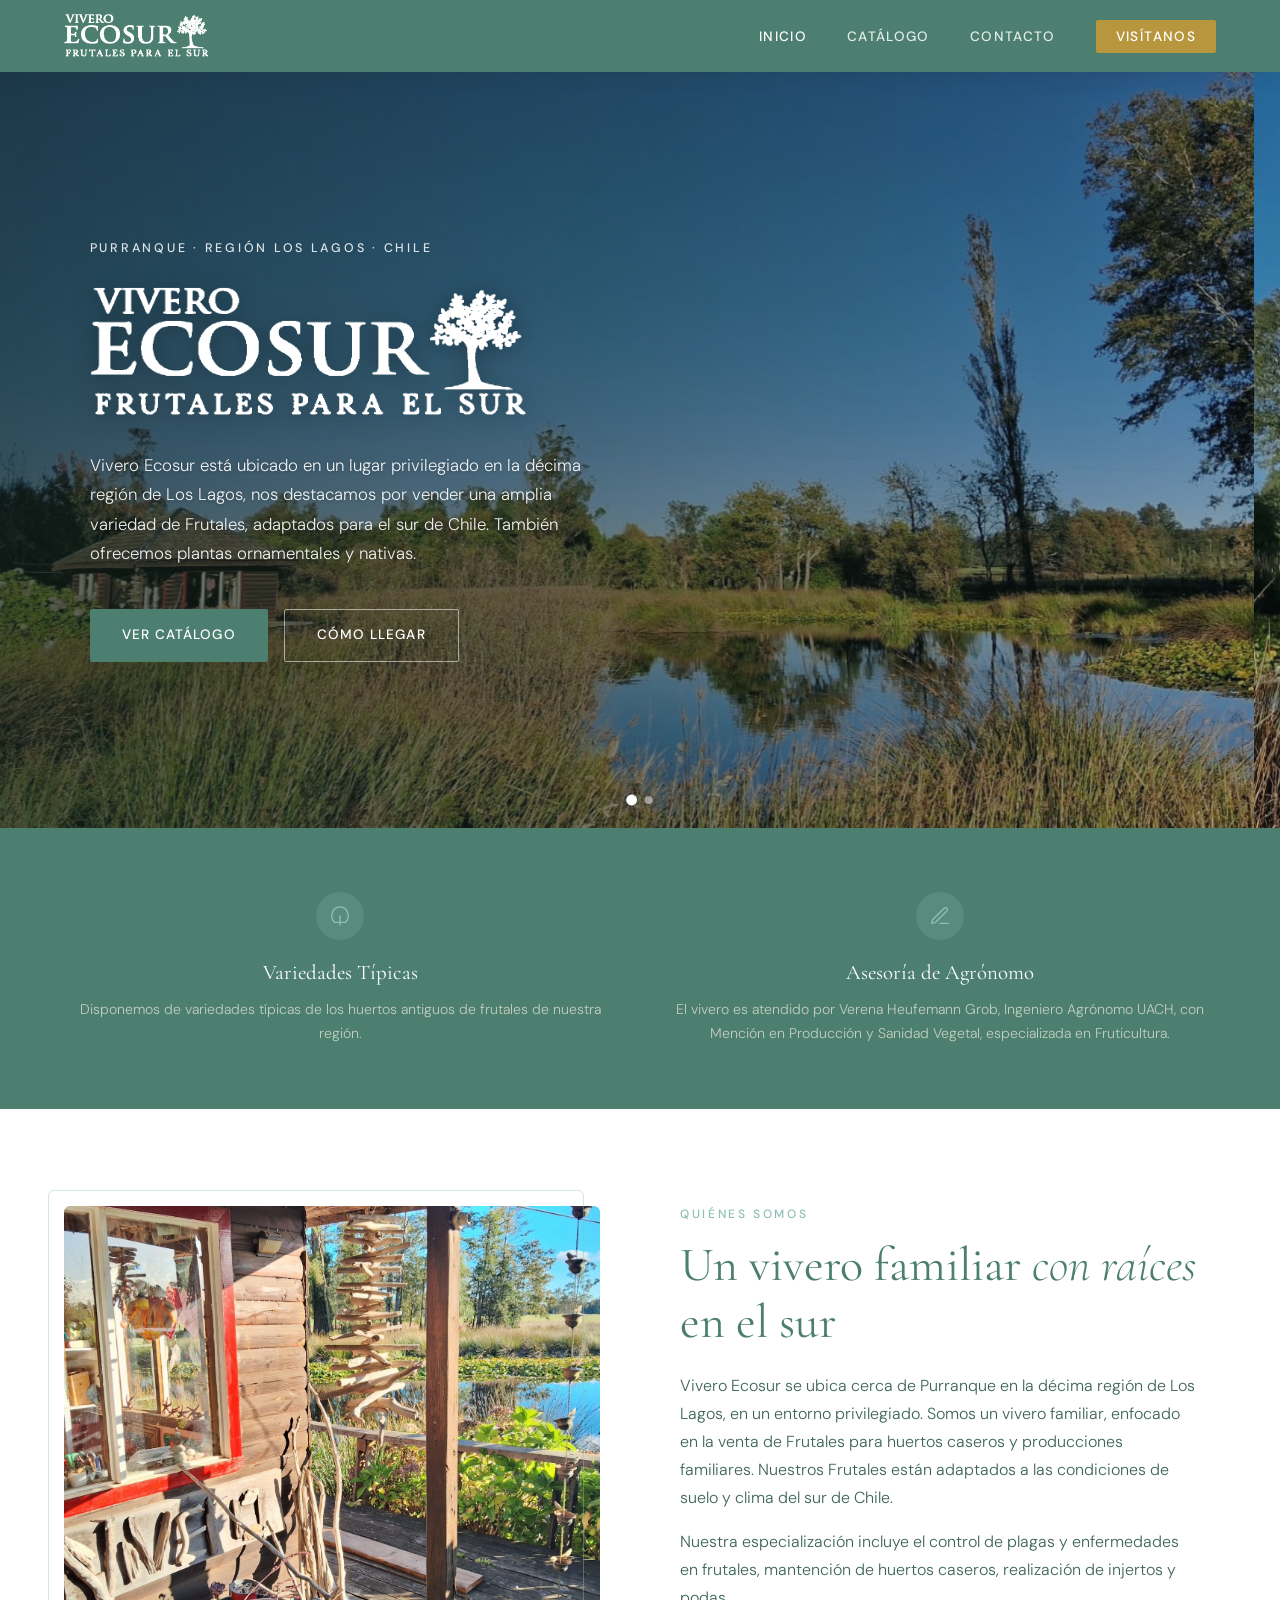
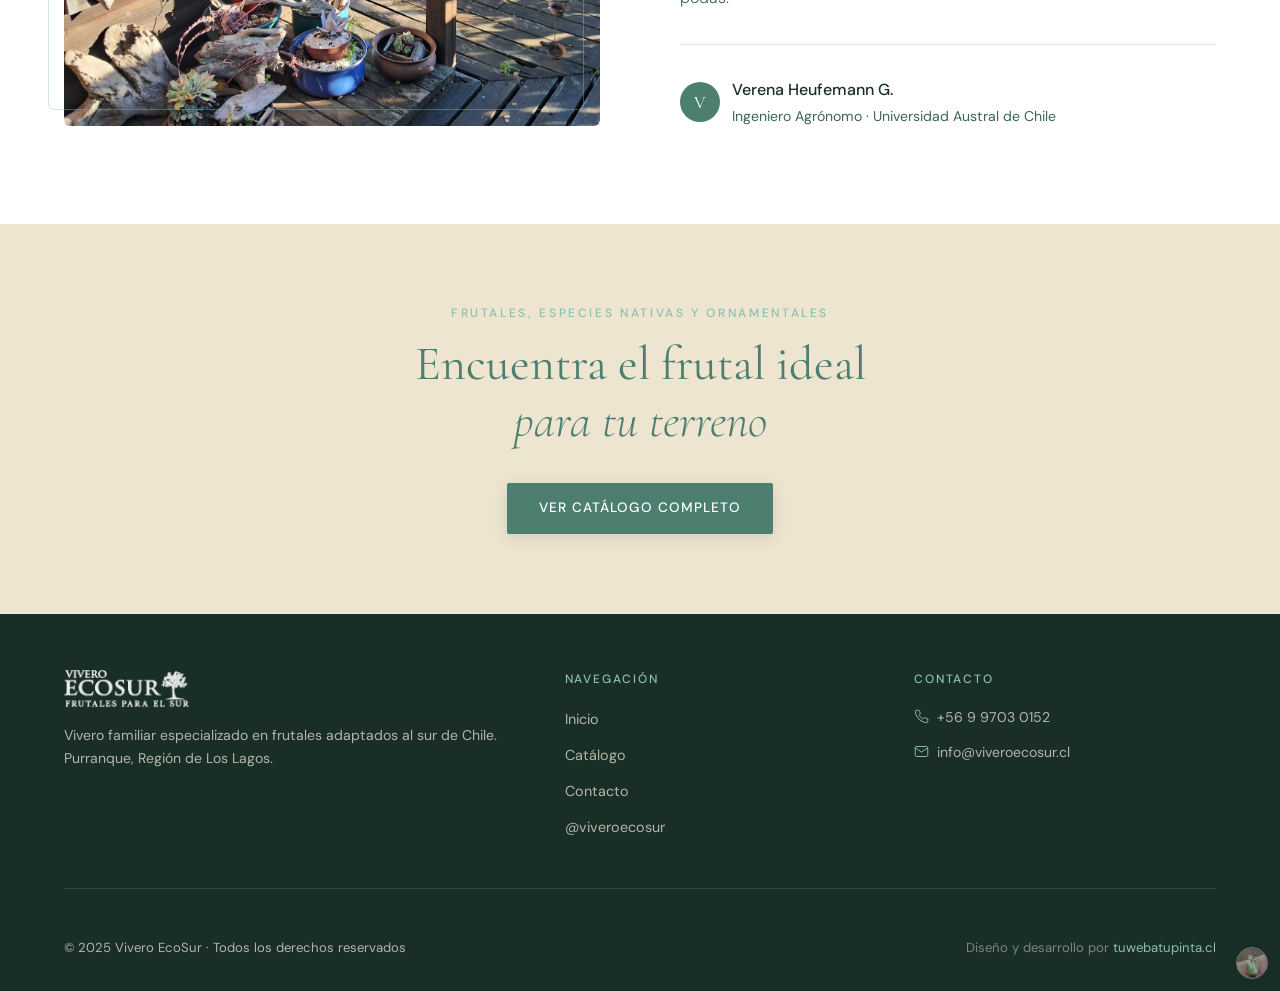
==== commit 57134bdf: "fix final 01" ====
--- a/index.html
+++ b/index.html
@@ -24,38 +24,29 @@
   <button class="nav-toggle" aria-label="Menú"><span></span><span></span><span></span></button>
 </nav>
 
-<!-- ─── Hero full-screen con slider de fondo ─────────────── -->
+<!-- ─── Hero fullwidth con slider ────────────────────────── -->
 <section class="hero">
-  <!-- Slider como fondo completo -->
   <div class="hero-slider" id="heroSlider">
-    <div class="hero-slide" style="background-image:url('assets/img/main-01-manzana.jpg')"></div>
+    <div class="hero-slide" style="background-image:url('assets/img/main-06-lago-amplio.jpeg')"></div>
     <div class="hero-slide" style="background-image:url('assets/img/main-02-laguna.jpg')"></div>
-    <div class="hero-slide" style="background-image:url('assets/img/main-03-limones.jpg')"></div>
-    <div class="hero-slide" style="background-image:url('assets/img/main-04-macetero.jpg')"></div>
-    <div class="hero-slide" style="background-image:url('assets/img/main-05-nenufares.jpg')"></div>
   </div>
-  <!-- Overlay oscuro -->
   <div class="hero-overlay"></div>
-  <!-- Contenido sobre el fondo -->
   <div class="hero-content">
-    <p class="hero-eyebrow">Purranque · Región de Los Lagos · Chile</p>
+    <p class="hero-eyebrow">Purranque · Región Los Lagos · Chile</p>
     <img class="hero-logo" src="assets/img/logo.png" alt="Vivero EcoSur — Frutales para el Sur">
     <p class="hero-desc">
-      Vivero familiar con más de 40 variedades producidas en el propio terreno,
-      adaptadas al suelo y clima del sur. Asesoría directa de Ingeniero Agrónomo.
+      Vivero Ecosur está ubicado en un lugar privilegiado en la décima región de Los Lagos,
+      nos destacamos por vender una amplia variedad de Frutales, adaptados para el sur de Chile.
+      También ofrecemos plantas ornamentales y nativas.
     </p>
     <div class="hero-ctas">
       <a href="frutales.html" class="btn btn-verde">Ver catálogo</a>
       <a href="contacto.html" class="btn btn-outline">Cómo llegar</a>
     </div>
   </div>
-  <!-- Dots de navegación -->
   <div class="hero-dots" id="heroDots">
     <button class="hero-dot active" data-index="0"></button>
     <button class="hero-dot" data-index="1"></button>
-    <button class="hero-dot" data-index="2"></button>
-    <button class="hero-dot" data-index="3"></button>
-    <button class="hero-dot" data-index="4"></button>
   </div>
 </section>
 
--- a/assets/css/style.css
+++ b/assets/css/style.css
@@ -52,88 +52,100 @@
 .nav-toggle { display: none; flex-direction: column; gap: 5px; cursor: pointer; padding: 4px; }
 .nav-toggle span { display: block; width: 24px; height: 2px; background: var(--blanco); border-radius: 2px; transition: var(--t); }
 
-/* ─── Hero full-screen con slider ───────────────────────── */
+/* ─── Hero fullwidth con slider ──────────────────────── */
 .hero {
   position: relative;
-  min-height: 100vh;
+  min-height: 92vh;
   display: flex;
   align-items: center;
   overflow: hidden;
-}
-
-/* Slider como fondo completo */
+  padding-top: 72px;
+}
+
 .hero-slider {
-  position: absolute; inset: 0;
+  position: absolute;
+  inset: 0;
   display: flex;
   transition: transform 0.9s cubic-bezier(0.77,0,0.18,1);
   will-change: transform;
   z-index: 0;
 }
 .hero-slide {
-  min-width: 100%; height: 100%;
-  background-size: cover; background-position: center;
+  min-width: 100%;
+  height: 100%;
+  background-size: cover;
+  background-position: center;
+  background-repeat: no-repeat;
   transform: scale(1.04);
   transition: transform 7s ease;
-  flex-shrink: 0;
 }
 .hero-slide.active { transform: scale(1); }
 
-/* Overlay oscuro sobre las fotos */
 .hero-overlay {
-  position: absolute; inset: 0;
-  background: linear-gradient(
-    135deg,
-    rgba(20,40,30,0.72) 0%,
-    rgba(20,40,30,0.45) 60%,
-    rgba(20,40,30,0.30) 100%
-  );
+  position: absolute;
+  inset: 0;
   z-index: 1;
-}
-
-/* Contenido sobre el overlay */
+  background: linear-gradient(105deg,
+    rgba(20,35,28,0.72) 0%,
+    rgba(20,35,28,0.55) 45%,
+    rgba(20,35,28,0.25) 100%);
+}
+
+.hero-dots {
+  position: absolute;
+  bottom: 1.5rem;
+  left: 50%;
+  transform: translateX(-50%);
+  display: flex;
+  gap: 0.55rem;
+  z-index: 3;
+}
+.hero-dot {
+  width: 8px;
+  height: 8px;
+  border-radius: 50%;
+  border: none;
+  background: rgba(255,255,255,0.45);
+  cursor: pointer;
+  padding: 0;
+  box-shadow: 0 1px 4px rgba(0,0,0,0.3);
+  transition: background var(--t), transform var(--t);
+}
+.hero-dot.active { background: var(--blanco); transform: scale(1.35); }
+
 .hero-content {
   position: relative;
   z-index: 2;
-  padding: 9rem 8% 6rem;
-  max-width: 720px;
-}
-
-/* Typography */
+  max-width: 640px;
+  padding: 0 5%;
+  margin-left: 2%;
+}
+
 .hero-eyebrow {
   font-size: 0.78rem; font-weight: 500; letter-spacing: 0.22em;
-  text-transform: uppercase; color: rgba(255,255,255,0.75);
+  text-transform: uppercase;
+  color: rgba(255,255,255,0.85);
   margin-bottom: 1.75rem;
 }
+
 .hero-logo {
   width: auto;
-  max-width: min(460px, 90%);
+  max-width: min(440px, 100%);
   height: auto;
-  margin-bottom: 1.75rem;
+  margin-bottom: 2rem;
   filter: brightness(0) invert(1) drop-shadow(0 2px 12px rgba(0,0,0,0.35));
 }
+
 .hero-desc {
   font-size: 1.05rem; font-weight: 300;
-  color: rgba(255,255,255,0.88);
-  max-width: 480px;
+  color: rgba(255,255,255,0.92);
+  max-width: 520px;
   margin-bottom: 2.5rem;
   line-height: 1.75;
-}
+  text-shadow: 0 1px 3px rgba(0,0,0,0.25);
+}
+
 .hero-ctas { display: flex; gap: 1rem; flex-wrap: wrap; }
-
-/* Dots */
-.hero-dots {
-  position: absolute; bottom: 2rem; left: 50%;
-  transform: translateX(-50%);
-  display: flex; gap: 0.55rem; z-index: 3;
-}
-.hero-dot {
-  width: 8px; height: 8px; border-radius: 50%;
-  border: none; background: rgba(255,255,255,0.45);
-  cursor: pointer; padding: 0;
-  box-shadow: 0 1px 4px rgba(0,0,0,0.3);
-  transition: background var(--t), transform var(--t);
-}
-.hero-dot.active { background: var(--blanco); transform: scale(1.35); }
 
 /* ─── Buttons ─────────────────────────────────────────── */
 .btn {
@@ -333,7 +345,13 @@
   .section { padding: 4rem 5%; }
   .page-header { padding: 8rem 5% 3rem; }
 }
-
+/* ─── Hero responsive ─────────────────────────────────── */
+@media (max-width: 768px) {
+  .hero { min-height: 75vh; }
+  .hero-content { max-width: 100%; margin-left: 0; }
+  .hero-logo { max-width: min(340px, 80%); }
+  .hero-desc { font-size: 0.98rem; }
+}
 
 /* ─── Amuleto sneaky (solo para la dueña) ───────────── */
 /* Se esconde al final de la página — hay que hacer scroll hasta el fondo */
